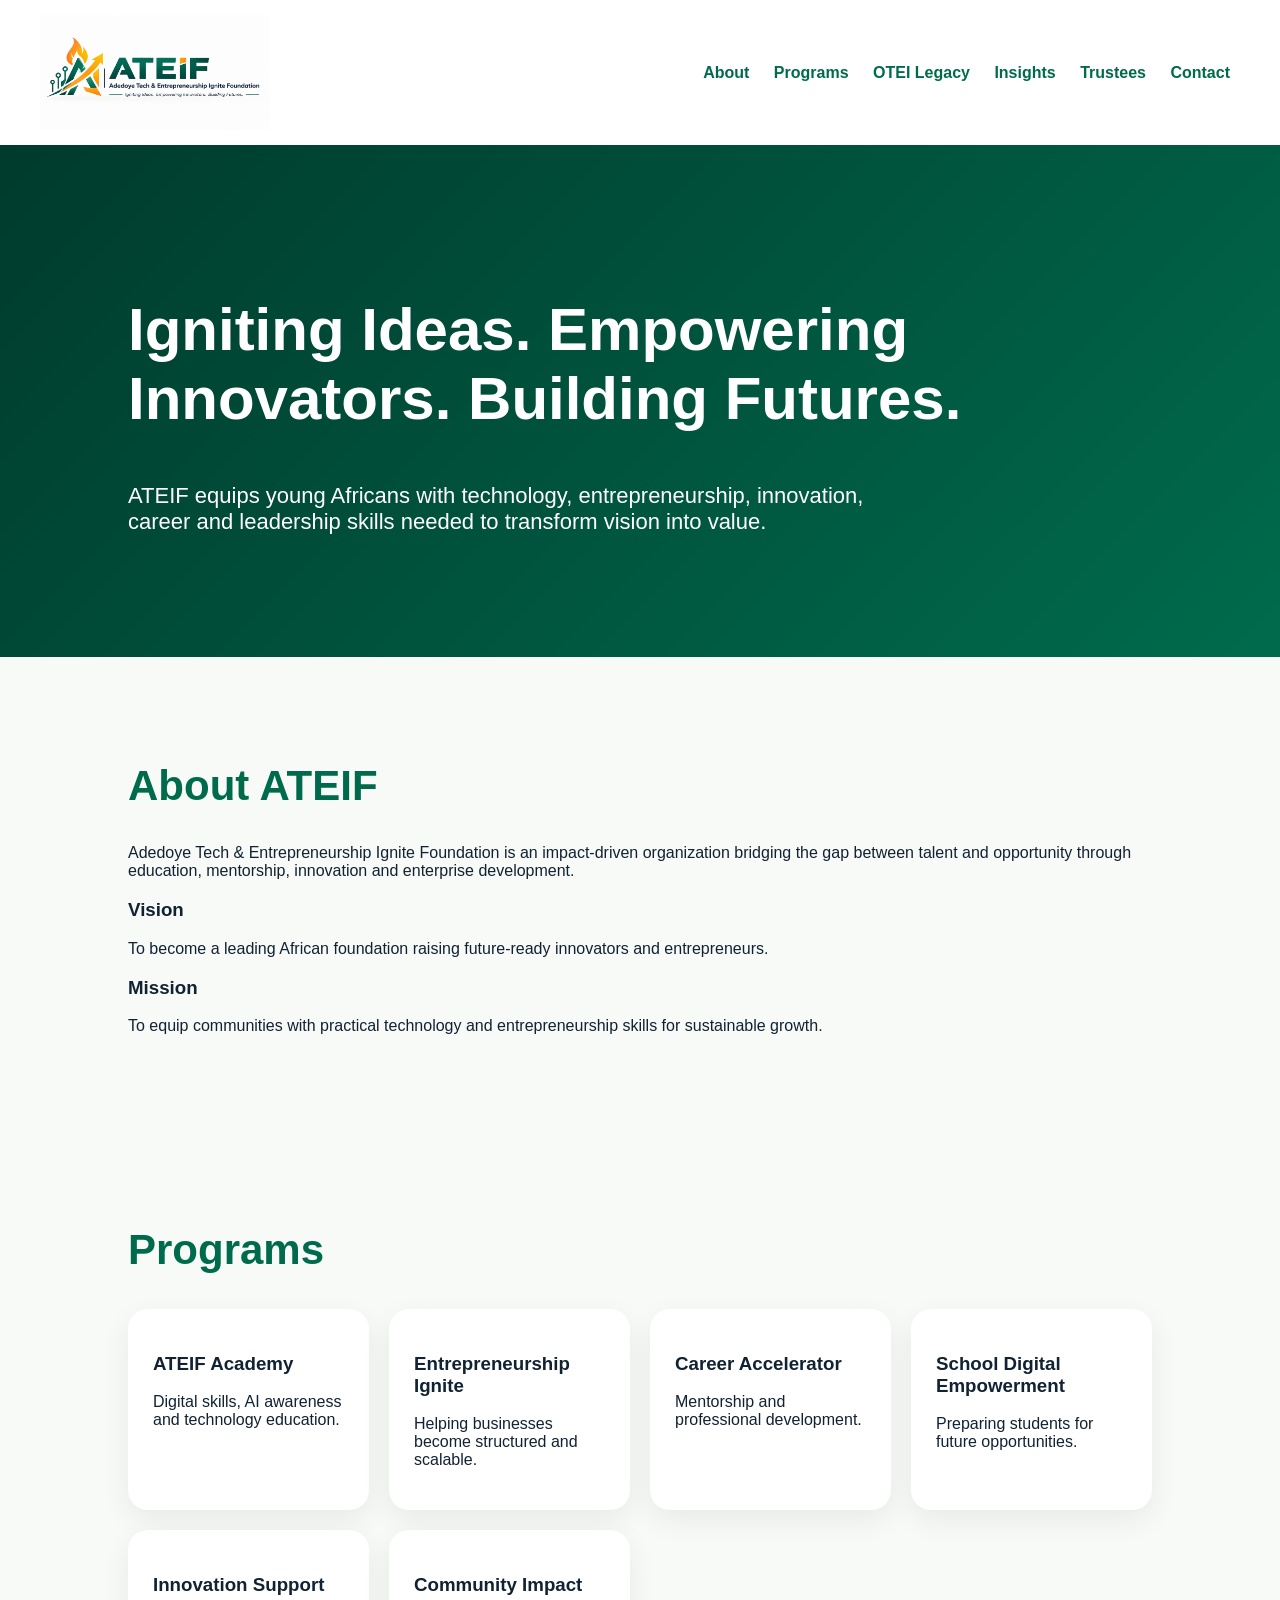
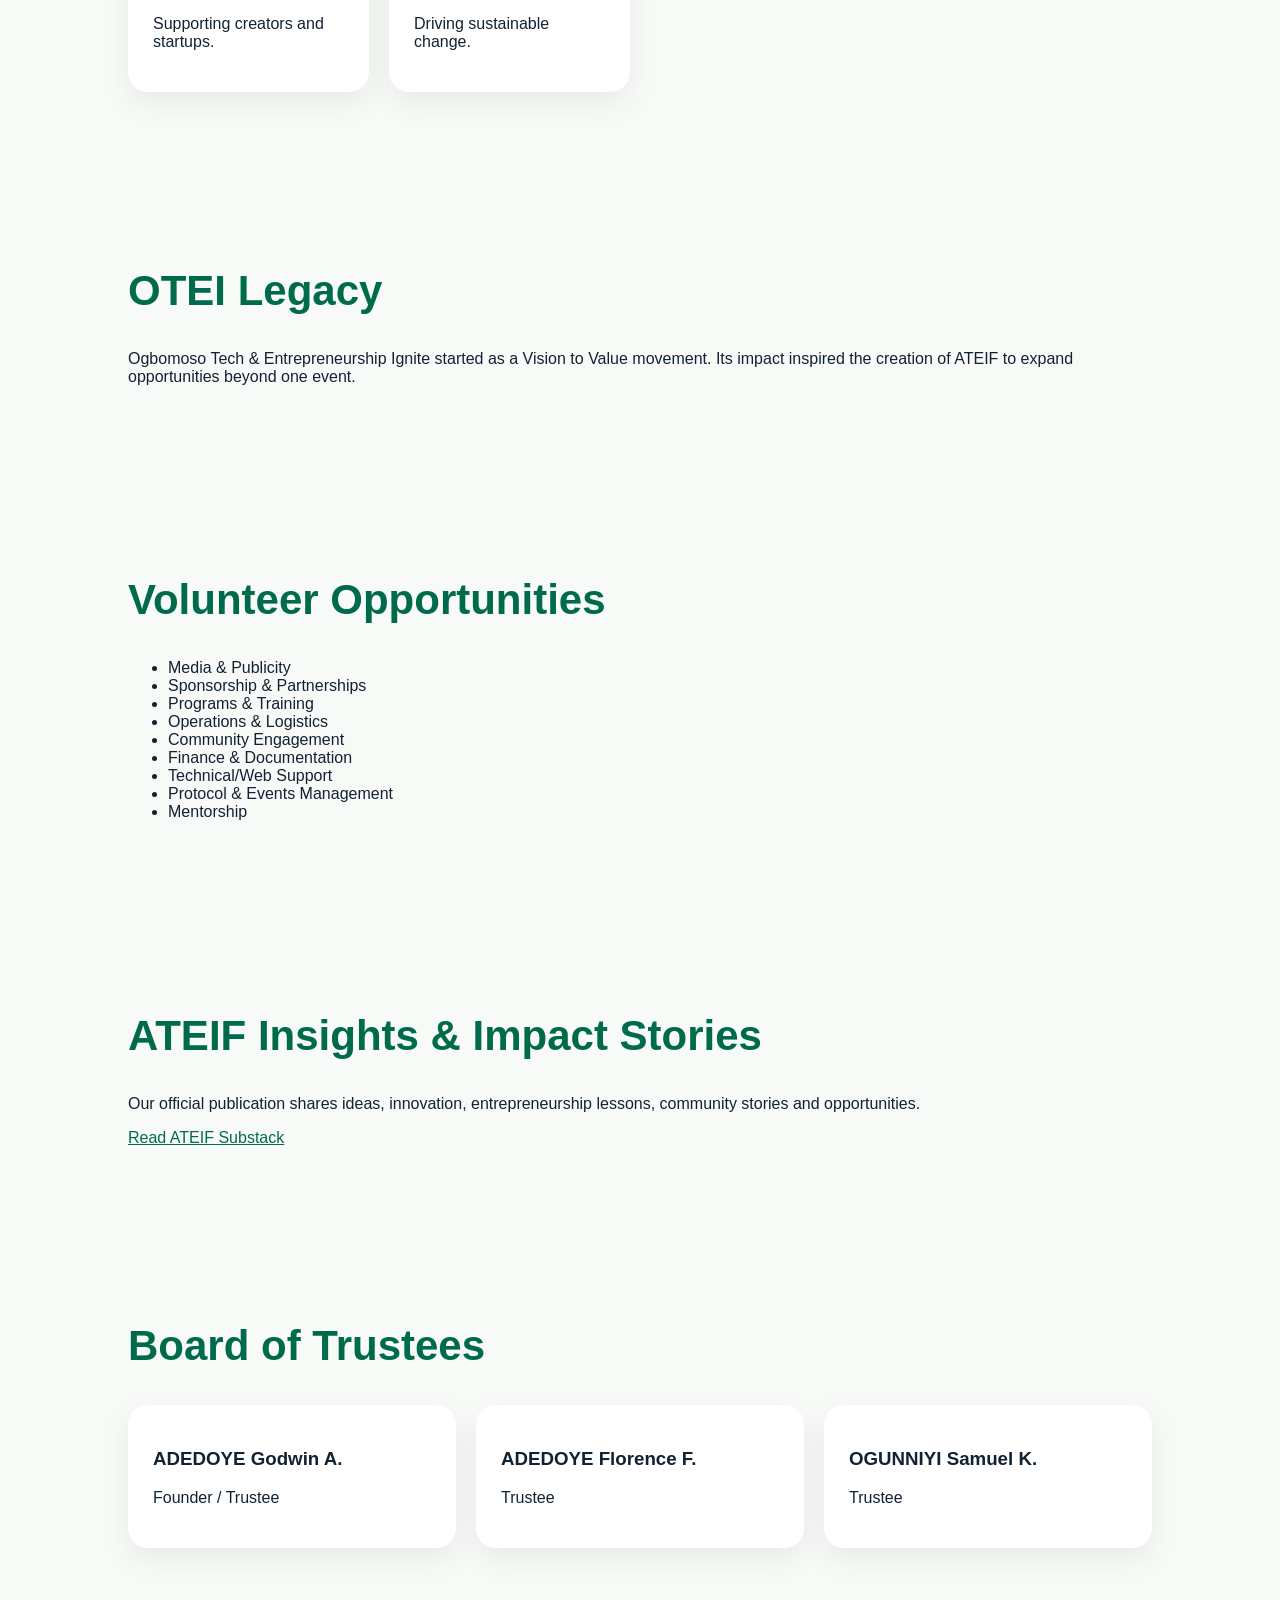
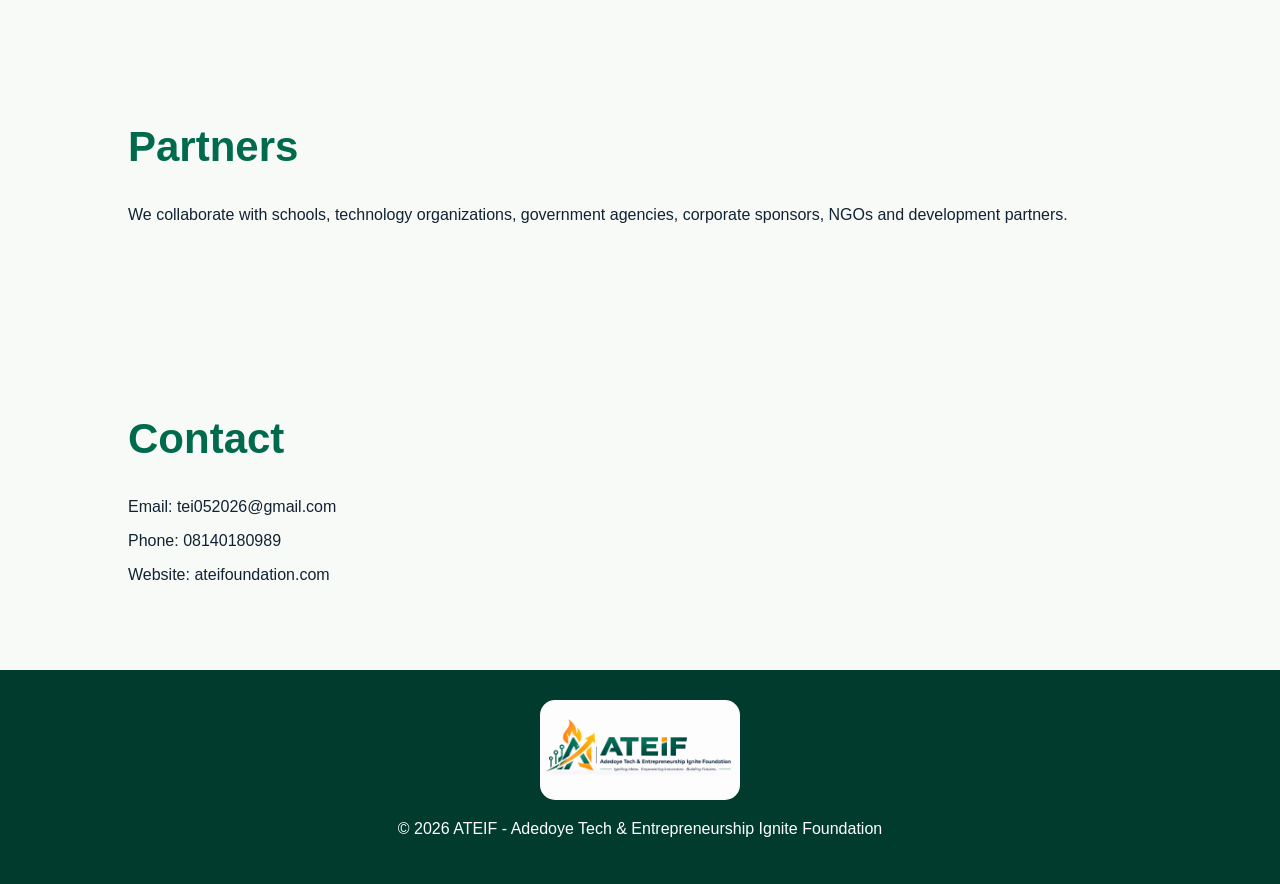
==== index.html @ c845f44d "Add files via upload" ====
<!DOCTYPE html>
<html lang="en">
<head>
<meta charset="UTF-8">
<meta name="viewport" content="width=device-width, initial-scale=1.0">
<title>ATEIF | Adedoye Tech & Entrepreneurship Ignite Foundation</title>
<meta name="description" content="ATEIF empowers communities through technology, entrepreneurship, innovation and leadership.">
<link rel="stylesheet" href="styles.css">
</head>

<body>

<header>
<nav>
<img src="ateif-logo.png" class="logo">
<div>
<a href="#about">About</a>
<a href="#programs">Programs</a>
<a href="#otei">OTEI Legacy</a>
<a href="#insights">Insights</a>
<a href="#trustees">Trustees</a>
<a href="#contact">Contact</a>
</div>
</nav>
</header>

<section class="hero">
<h1>Igniting Ideas. Empowering Innovators. Building Futures.</h1>
<p>
ATEIF equips young Africans with technology, entrepreneurship, innovation,
career and leadership skills needed to transform vision into value.
</p>
</section>

<section id="about">
<h2>About ATEIF</h2>
<p>
Adedoye Tech & Entrepreneurship Ignite Foundation is an impact-driven organization
bridging the gap between talent and opportunity through education, mentorship,
innovation and enterprise development.
</p>

<h3>Vision</h3>
<p>To become a leading African foundation raising future-ready innovators and entrepreneurs.</p>

<h3>Mission</h3>
<p>To equip communities with practical technology and entrepreneurship skills for sustainable growth.</p>
</section>

<section id="programs">
<h2>Programs</h2>
<div class="grid">
<div><h3>ATEIF Academy</h3><p>Digital skills, AI awareness and technology education.</p></div>
<div><h3>Entrepreneurship Ignite</h3><p>Helping businesses become structured and scalable.</p></div>
<div><h3>Career Accelerator</h3><p>Mentorship and professional development.</p></div>
<div><h3>School Digital Empowerment</h3><p>Preparing students for future opportunities.</p></div>
<div><h3>Innovation Support</h3><p>Supporting creators and startups.</p></div>
<div><h3>Community Impact</h3><p>Driving sustainable change.</p></div>
</div>
</section>

<section id="otei">
<h2>OTEI Legacy</h2>
<p>
Ogbomoso Tech & Entrepreneurship Ignite started as a Vision to Value movement.
Its impact inspired the creation of ATEIF to expand opportunities beyond one event.
</p>
</section>

<section>
<h2>Volunteer Opportunities</h2>
<ul>
<li>Media & Publicity</li>
<li>Sponsorship & Partnerships</li>
<li>Programs & Training</li>
<li>Operations & Logistics</li>
<li>Community Engagement</li>
<li>Finance & Documentation</li>
<li>Technical/Web Support</li>
<li>Protocol & Events Management</li>
<li>Mentorship</li>
</ul>
</section>

<section id="insights">
<h2>ATEIF Insights & Impact Stories</h2>
<p>
Our official publication shares ideas, innovation, entrepreneurship lessons,
community stories and opportunities.
</p>
<a href="https://open.substack.com/pub/adedoye">Read ATEIF Substack</a>
</section>

<section id="trustees">
<h2>Board of Trustees</h2>
<div class="grid">
<div><h3>ADEDOYE Godwin A.</h3><p>Founder / Trustee</p></div>
<div><h3>ADEDOYE Florence F.</h3><p>Trustee</p></div>
<div><h3>OGUNNIYI Samuel K.</h3><p>Trustee</p></div>
</div>
</section>

<section>
<h2>Partners</h2>
<p>
We collaborate with schools, technology organizations, government agencies,
corporate sponsors, NGOs and development partners.
</p>
</section>

<section id="contact">
<h2>Contact</h2>
<p>Email: tei052026@gmail.com</p>
<p>Phone: 08140180989</p>
<p>Website: ateifoundation.com</p>
</section>

<footer>
<img src="ateif-logo.png">
<p>© 2026 ATEIF - Adedoye Tech & Entrepreneurship Ignite Foundation</p>
</footer>

</body>
</html>
---- styles.css ----
body{margin:0;font-family:Arial,sans-serif;background:#f8faf7;color:#123}
header{background:white;box-shadow:0 5px 25px #0001}
nav{max-width:1200px;margin:auto;padding:15px;display:flex;justify-content:space-between;align-items:center}
.logo{width:230px}
nav a{margin:10px;text-decoration:none;color:#006b4c;font-weight:bold}
.hero{padding:100px 10%;background:linear-gradient(135deg,#003b2d,#006b4c);color:white}
.hero h1{font-size:60px;max-width:900px}
.hero p{font-size:22px;max-width:800px}
section{padding:70px 10%}
h2{font-size:42px;color:#006b4c}
.grid{display:grid;grid-template-columns:repeat(auto-fit,minmax(230px,1fr));gap:20px}
.grid div{background:white;padding:25px;border-radius:20px;box-shadow:0 10px 30px #0001}
a{color:#006b4c}
footer{text-align:center;background:#003b2d;color:white;padding:30px}
footer img{width:200px;background:white;border-radius:15px}
@media(max-width:700px){.hero h1{font-size:36px}.logo{width:160px}nav{display:block}}
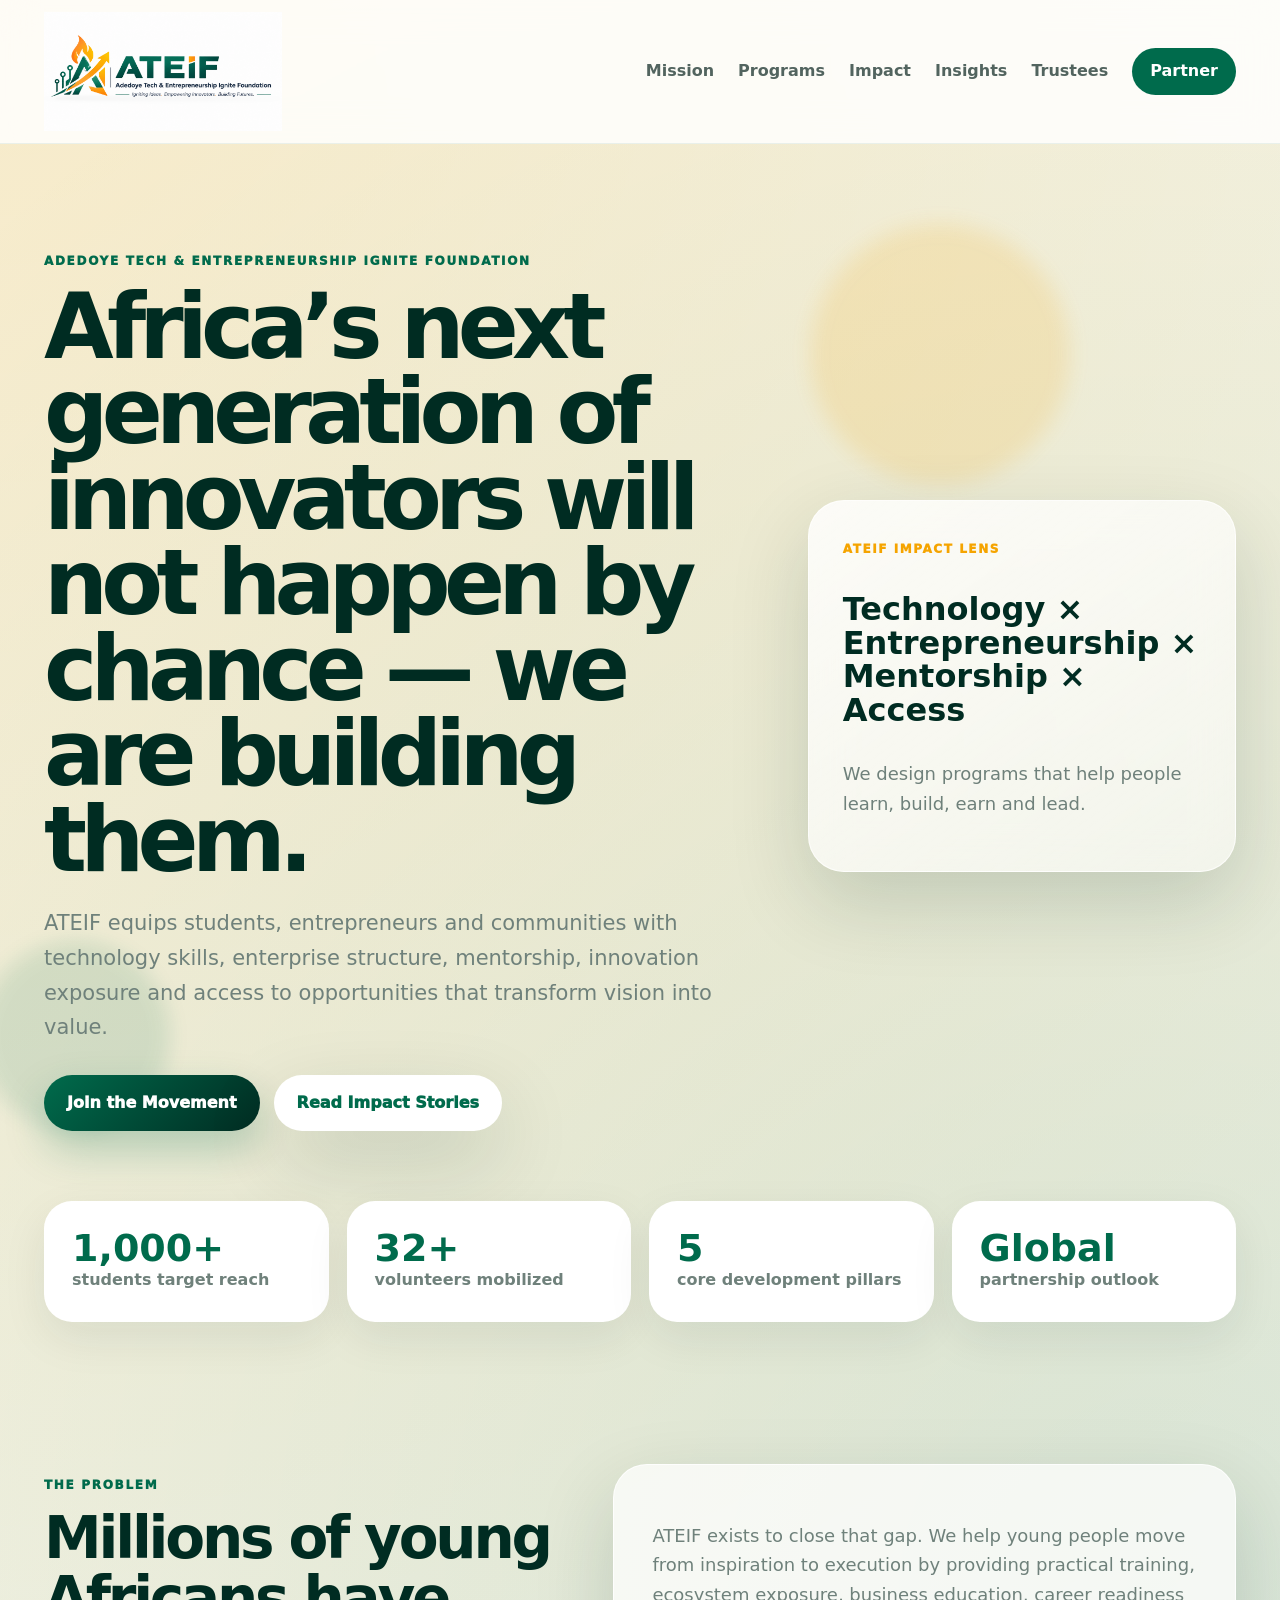
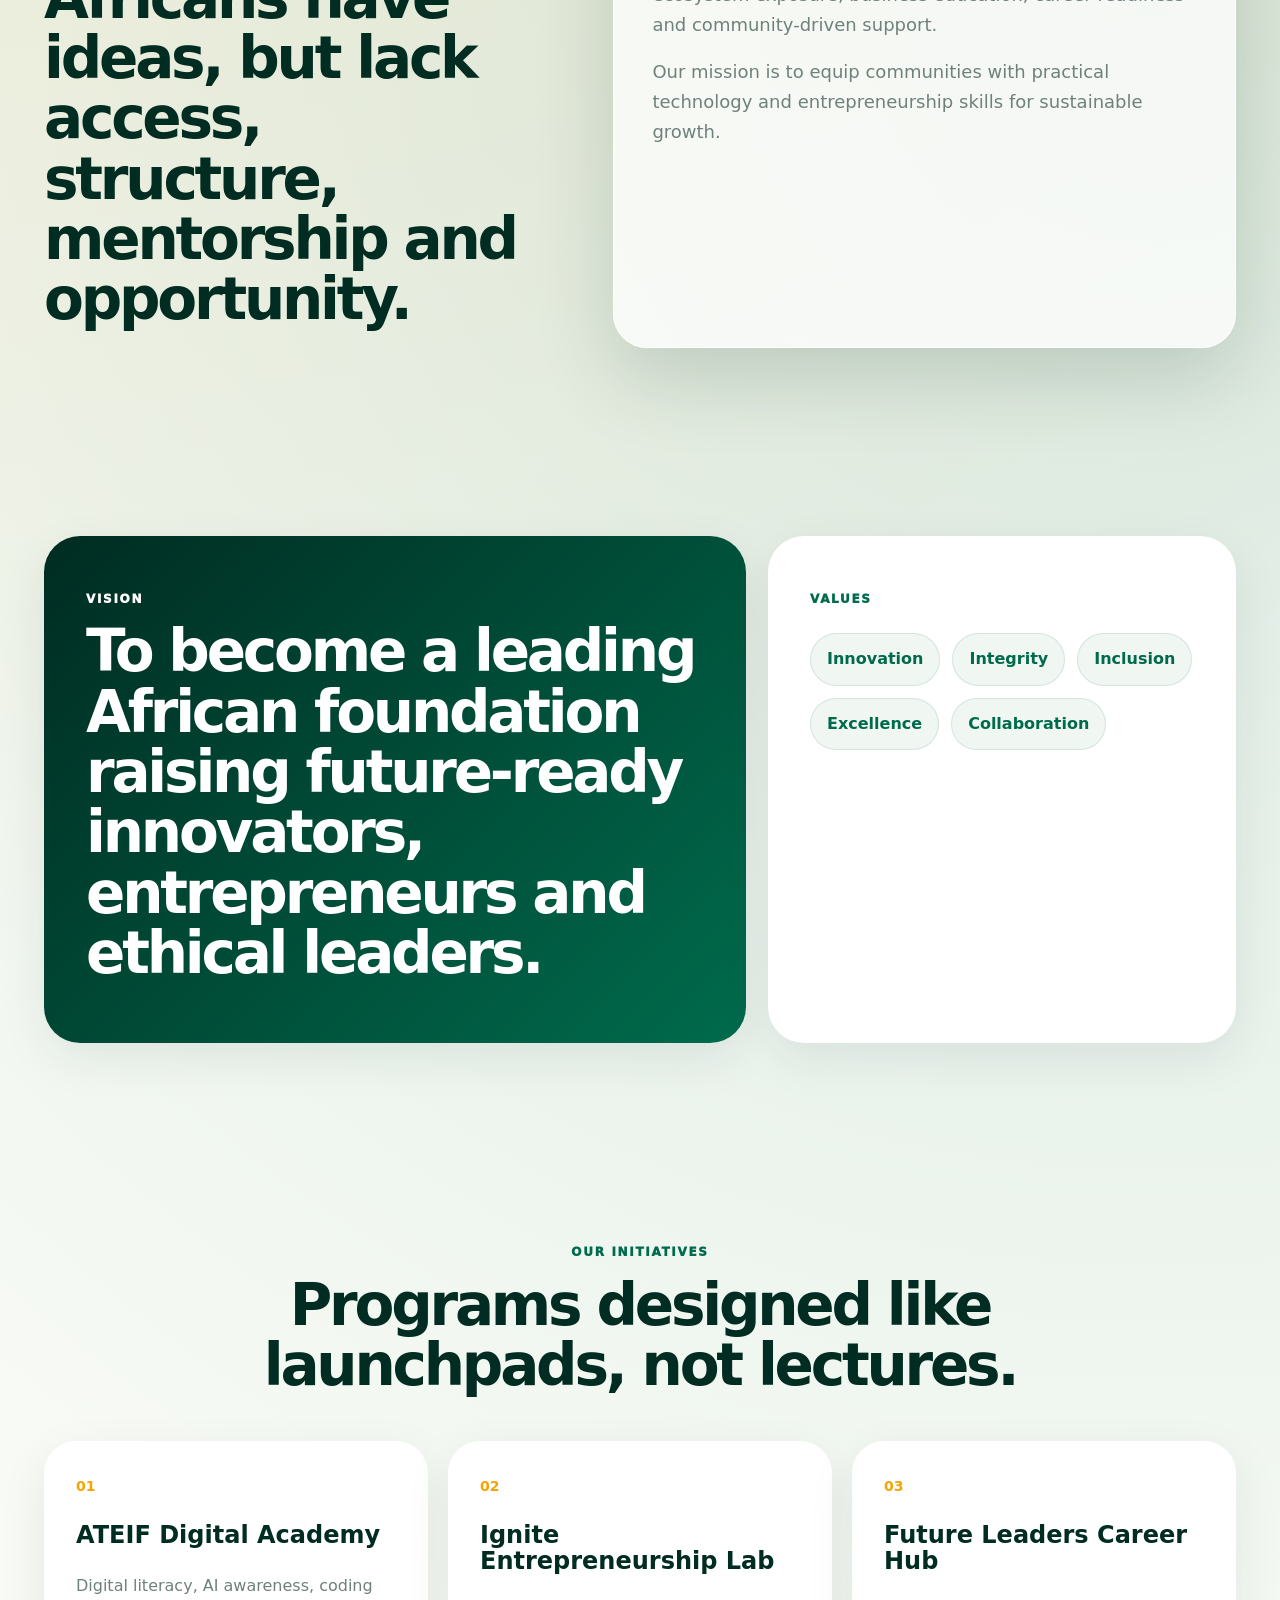
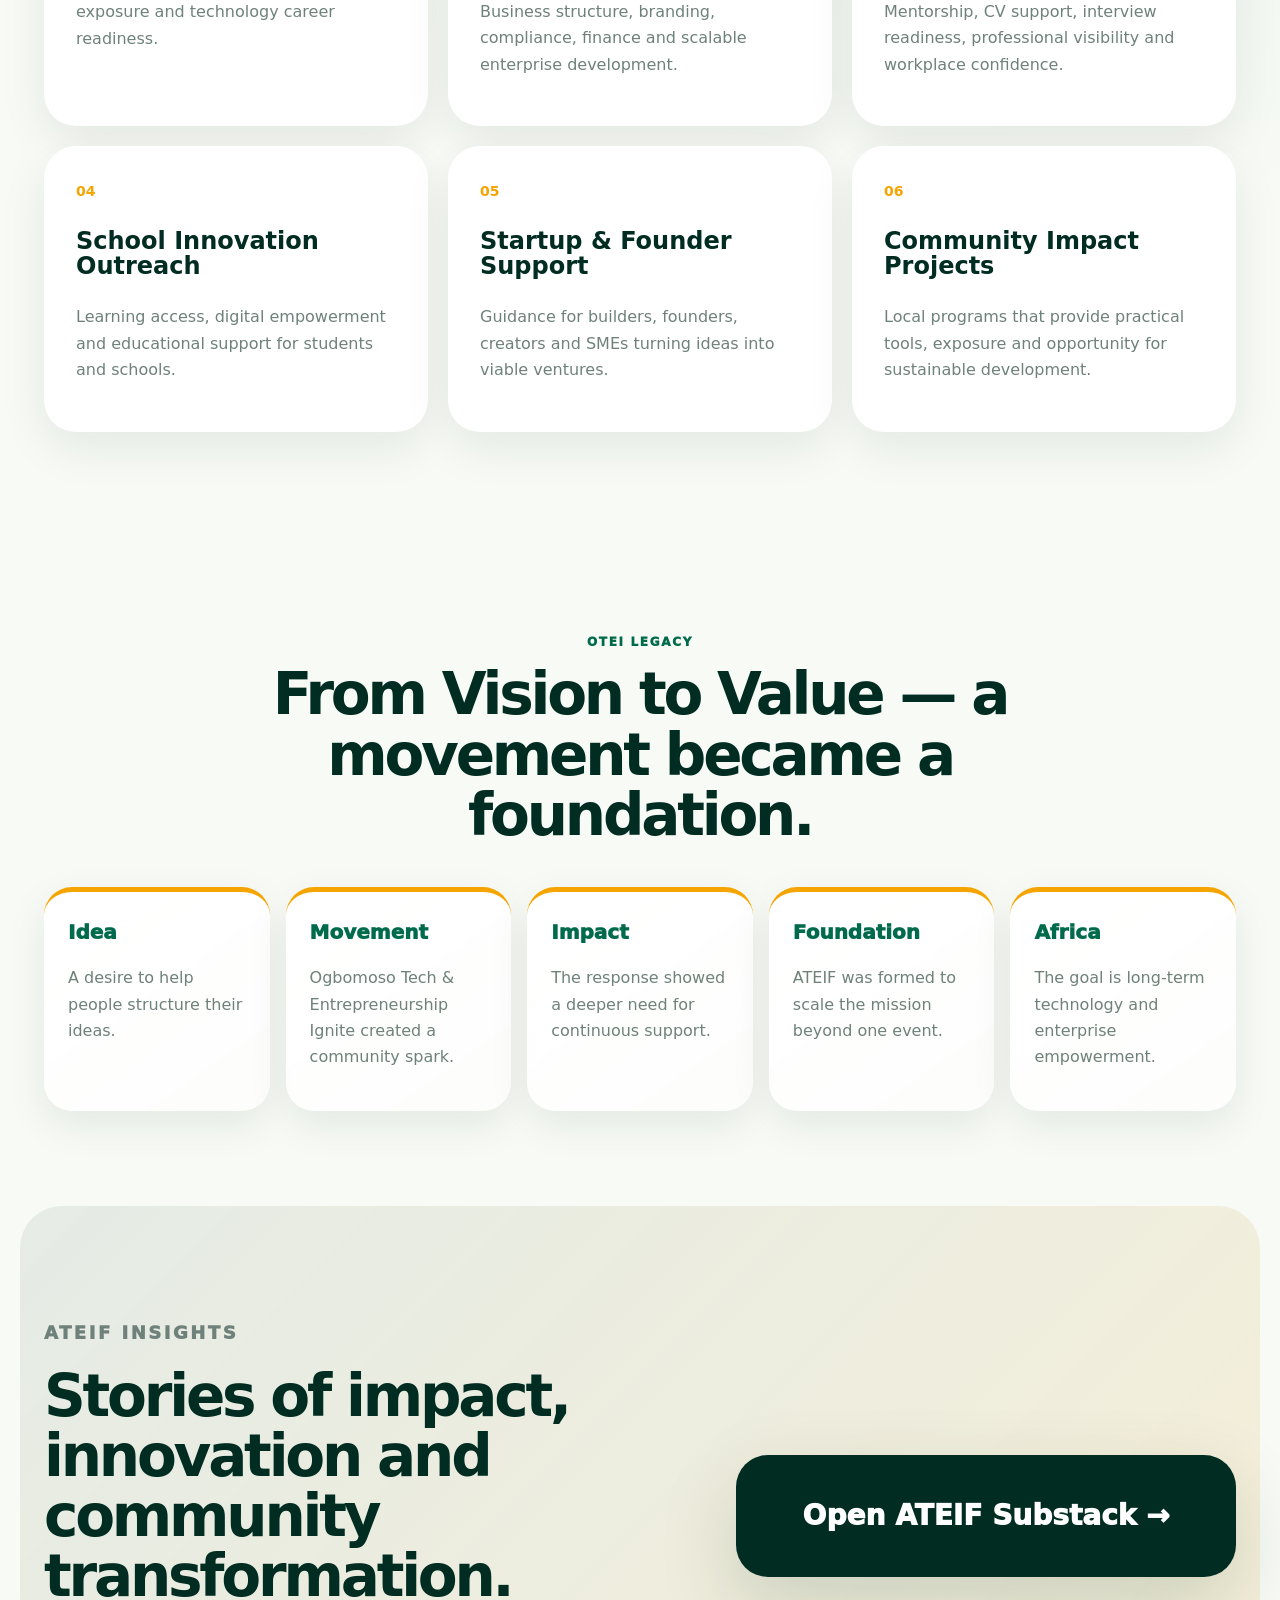
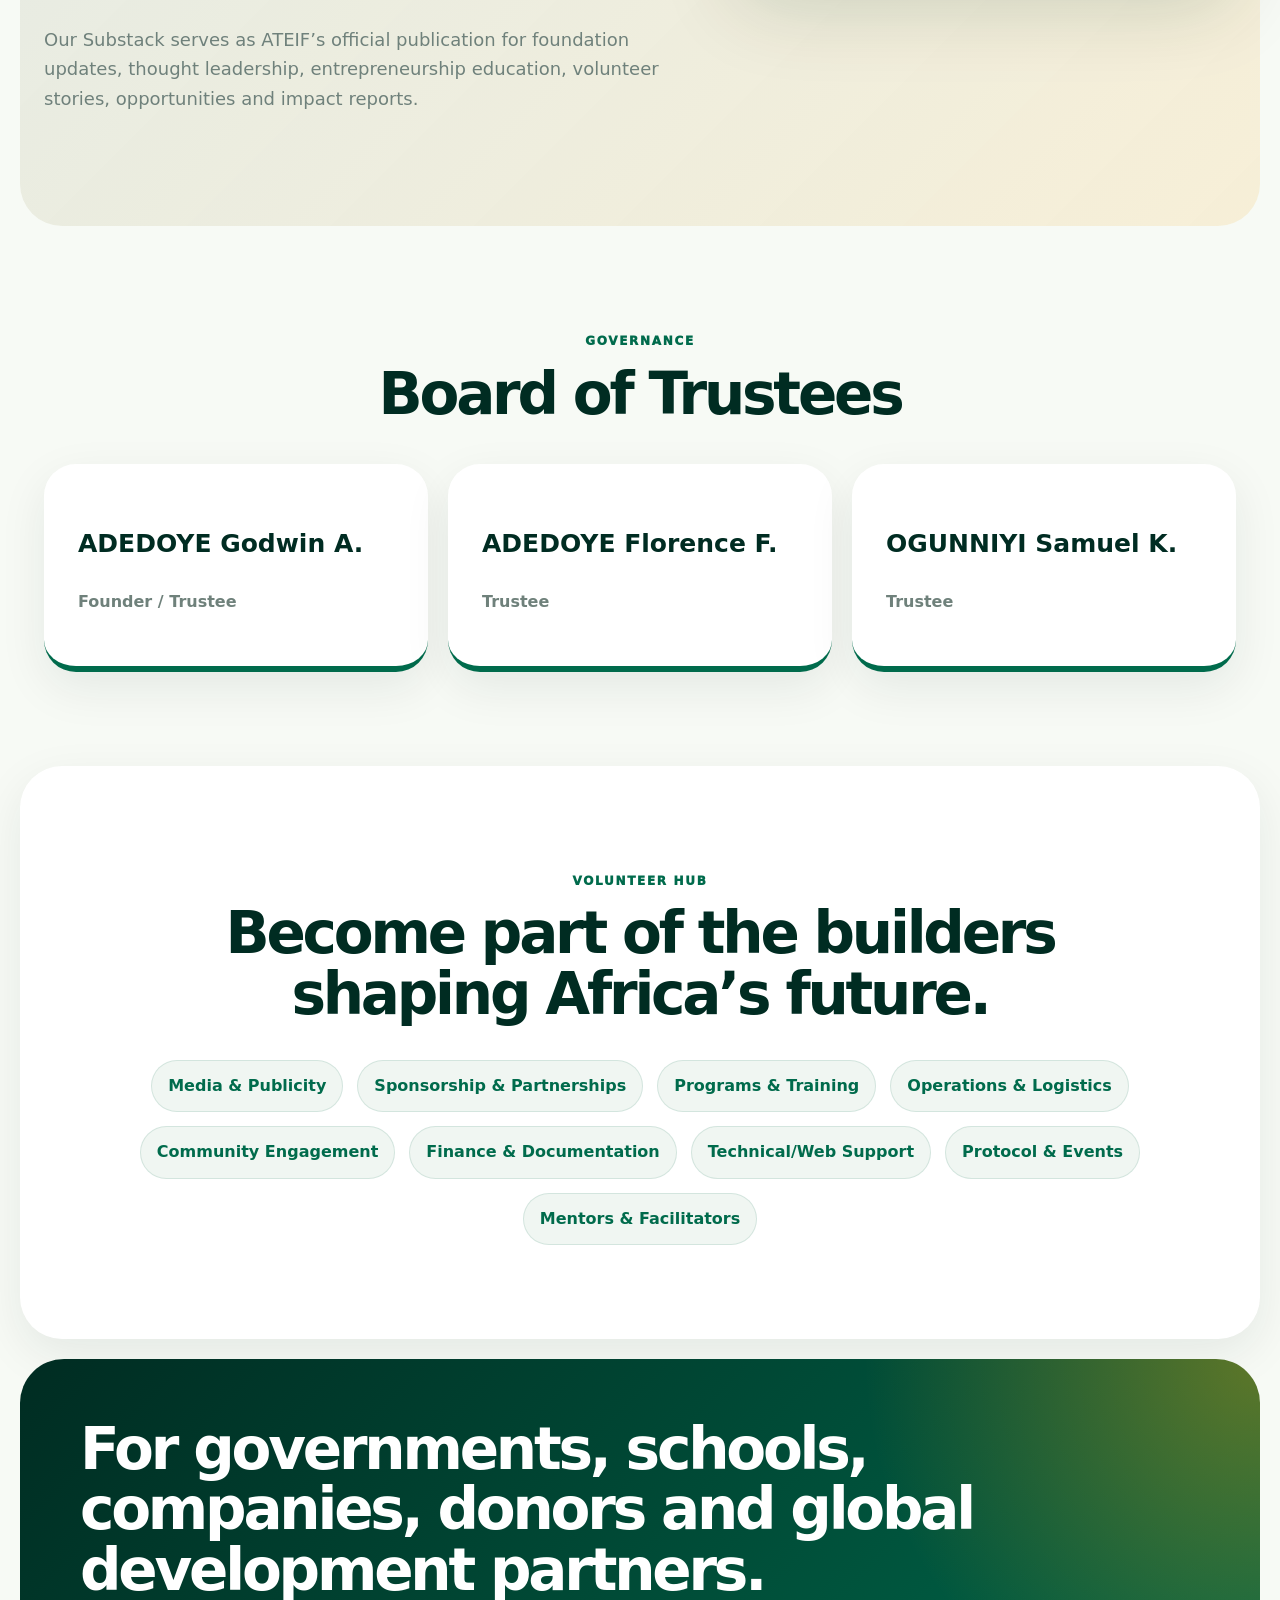
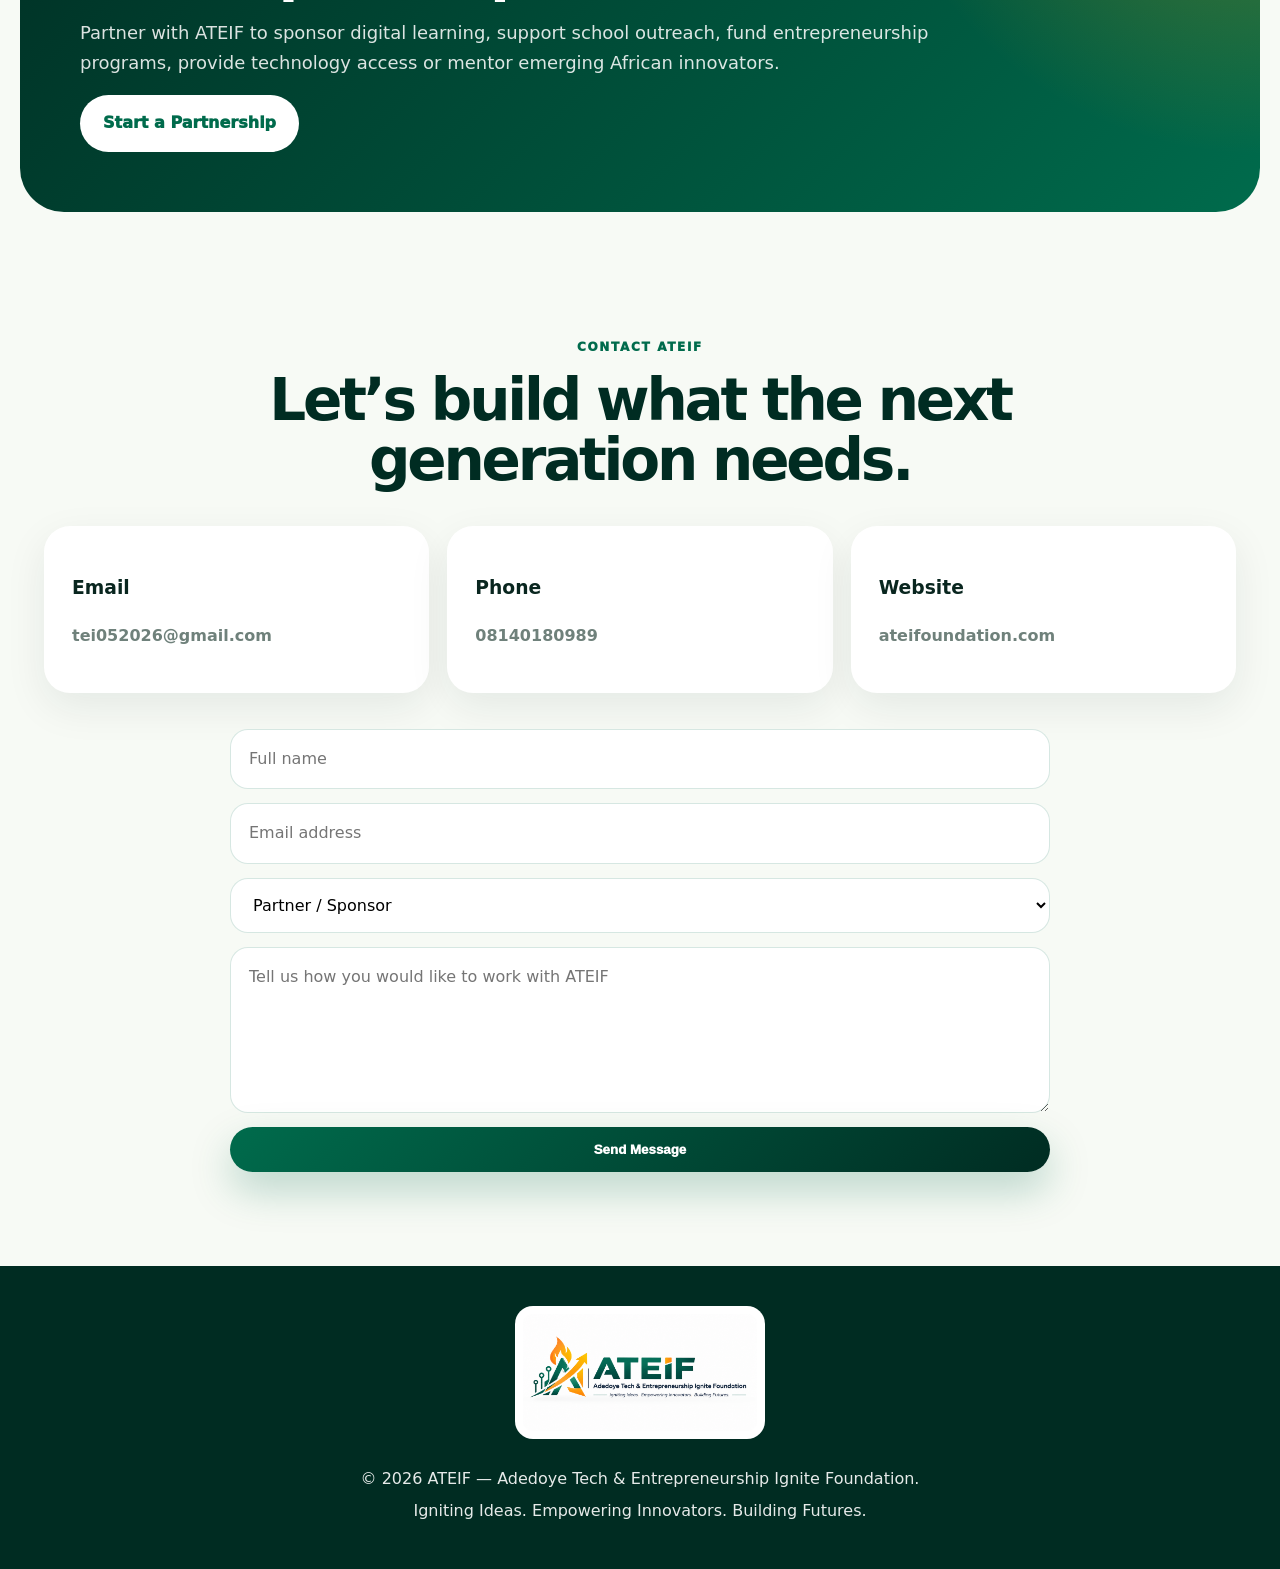
==== commit a7a628e9: "Add files via upload" ====
--- a/index.html
+++ b/index.html
@@ -1,125 +1,187 @@
-
 <!DOCTYPE html>
 <html lang="en">
 <head>
-<meta charset="UTF-8">
-<meta name="viewport" content="width=device-width, initial-scale=1.0">
-<title>ATEIF | Adedoye Tech & Entrepreneurship Ignite Foundation</title>
-<meta name="description" content="ATEIF empowers communities through technology, entrepreneurship, innovation and leadership.">
-<link rel="stylesheet" href="styles.css">
+  <meta charset="UTF-8" />
+  <meta name="viewport" content="width=device-width, initial-scale=1.0" />
+  <title>ATEIF | Igniting Ideas. Empowering Innovators. Building Futures.</title>
+  <meta name="description" content="Adedoye Tech & Entrepreneurship Ignite Foundation empowers young Africans through technology, entrepreneurship, mentorship, innovation and community impact." />
+  <link rel="stylesheet" href="styles.css" />
 </head>
 
 <body>
+  <header class="header">
+    <nav class="nav">
+      <a class="brand" href="#home"><img src="ateif-logo.png" alt="ATEIF Logo" /></a>
+      <button class="menu" id="menuBtn">☰</button>
+      <div class="links" id="navLinks">
+        <a href="#mission">Mission</a>
+        <a href="#programs">Programs</a>
+        <a href="#impact">Impact</a>
+        <a href="#insights">Insights</a>
+        <a href="#trustees">Trustees</a>
+        <a href="#contact" class="pill">Partner</a>
+      </div>
+    </nav>
+  </header>
 
-<header>
-<nav>
-<img src="ateif-logo.png" class="logo">
-<div>
-<a href="#about">About</a>
-<a href="#programs">Programs</a>
-<a href="#otei">OTEI Legacy</a>
-<a href="#insights">Insights</a>
-<a href="#trustees">Trustees</a>
-<a href="#contact">Contact</a>
-</div>
-</nav>
-</header>
+  <main id="home">
+    <section class="hero">
+      <div class="orb orb-one"></div>
+      <div class="orb orb-two"></div>
 
-<section class="hero">
-<h1>Igniting Ideas. Empowering Innovators. Building Futures.</h1>
-<p>
-ATEIF equips young Africans with technology, entrepreneurship, innovation,
-career and leadership skills needed to transform vision into value.
-</p>
-</section>
+      <div class="hero-copy reveal">
+        <p class="eyebrow">Adedoye Tech & Entrepreneurship Ignite Foundation</p>
+        <h1>Africa’s next generation of innovators will not happen by chance — we are building them.</h1>
+        <p class="lead">
+          ATEIF equips students, entrepreneurs and communities with technology skills, enterprise structure,
+          mentorship, innovation exposure and access to opportunities that transform vision into value.
+        </p>
+        <div class="actions">
+          <a href="#contact" class="btn primary">Join the Movement</a>
+          <a href="https://open.substack.com/pub/adedoye" class="btn ghost">Read Impact Stories</a>
+        </div>
+      </div>
 
-<section id="about">
-<h2>About ATEIF</h2>
-<p>
-Adedoye Tech & Entrepreneurship Ignite Foundation is an impact-driven organization
-bridging the gap between talent and opportunity through education, mentorship,
-innovation and enterprise development.
-</p>
+      <aside class="impact-card reveal">
+        <span>ATEIF Impact Lens</span>
+        <h3>Technology × Entrepreneurship × Mentorship × Access</h3>
+        <p>We design programs that help people learn, build, earn and lead.</p>
+      </aside>
+    </section>
 
-<h3>Vision</h3>
-<p>To become a leading African foundation raising future-ready innovators and entrepreneurs.</p>
+    <section class="numbers reveal" id="impact">
+      <div><strong>1,000+</strong><span>students target reach</span></div>
+      <div><strong>32+</strong><span>volunteers mobilized</span></div>
+      <div><strong>5</strong><span>core development pillars</span></div>
+      <div><strong>Global</strong><span>partnership outlook</span></div>
+    </section>
 
-<h3>Mission</h3>
-<p>To equip communities with practical technology and entrepreneurship skills for sustainable growth.</p>
-</section>
+    <section class="section split reveal" id="mission">
+      <div>
+        <p class="eyebrow">The Problem</p>
+        <h2>Millions of young Africans have ideas, but lack access, structure, mentorship and opportunity.</h2>
+      </div>
+      <div class="glass">
+        <p>
+          ATEIF exists to close that gap. We help young people move from inspiration to execution by providing
+          practical training, ecosystem exposure, business education, career readiness and community-driven support.
+        </p>
+        <p>
+          Our mission is to equip communities with practical technology and entrepreneurship skills for sustainable growth.
+        </p>
+      </div>
+    </section>
 
-<section id="programs">
-<h2>Programs</h2>
-<div class="grid">
-<div><h3>ATEIF Academy</h3><p>Digital skills, AI awareness and technology education.</p></div>
-<div><h3>Entrepreneurship Ignite</h3><p>Helping businesses become structured and scalable.</p></div>
-<div><h3>Career Accelerator</h3><p>Mentorship and professional development.</p></div>
-<div><h3>School Digital Empowerment</h3><p>Preparing students for future opportunities.</p></div>
-<div><h3>Innovation Support</h3><p>Supporting creators and startups.</p></div>
-<div><h3>Community Impact</h3><p>Driving sustainable change.</p></div>
-</div>
-</section>
+    <section class="section values reveal">
+      <div class="value dark">
+        <p class="eyebrow">Vision</p>
+        <h2>To become a leading African foundation raising future-ready innovators, entrepreneurs and ethical leaders.</h2>
+      </div>
+      <div class="value">
+        <p class="eyebrow">Values</p>
+        <div class="chips">
+          <span>Innovation</span><span>Integrity</span><span>Inclusion</span><span>Excellence</span><span>Collaboration</span>
+        </div>
+      </div>
+    </section>
 
-<section id="otei">
-<h2>OTEI Legacy</h2>
-<p>
-Ogbomoso Tech & Entrepreneurship Ignite started as a Vision to Value movement.
-Its impact inspired the creation of ATEIF to expand opportunities beyond one event.
-</p>
-</section>
+    <section class="section reveal" id="programs">
+      <p class="eyebrow center">Our Initiatives</p>
+      <h2 class="center max">Programs designed like launchpads, not lectures.</h2>
 
-<section>
-<h2>Volunteer Opportunities</h2>
-<ul>
-<li>Media & Publicity</li>
-<li>Sponsorship & Partnerships</li>
-<li>Programs & Training</li>
-<li>Operations & Logistics</li>
-<li>Community Engagement</li>
-<li>Finance & Documentation</li>
-<li>Technical/Web Support</li>
-<li>Protocol & Events Management</li>
-<li>Mentorship</li>
-</ul>
-</section>
+      <div class="program-grid">
+        <article><b>01</b><h3>ATEIF Digital Academy</h3><p>Digital literacy, AI awareness, coding exposure and technology career readiness.</p></article>
+        <article><b>02</b><h3>Ignite Entrepreneurship Lab</h3><p>Business structure, branding, compliance, finance and scalable enterprise development.</p></article>
+        <article><b>03</b><h3>Future Leaders Career Hub</h3><p>Mentorship, CV support, interview readiness, professional visibility and workplace confidence.</p></article>
+        <article><b>04</b><h3>School Innovation Outreach</h3><p>Learning access, digital empowerment and educational support for students and schools.</p></article>
+        <article><b>05</b><h3>Startup & Founder Support</h3><p>Guidance for builders, founders, creators and SMEs turning ideas into viable ventures.</p></article>
+        <article><b>06</b><h3>Community Impact Projects</h3><p>Local programs that provide practical tools, exposure and opportunity for sustainable development.</p></article>
+      </div>
+    </section>
 
-<section id="insights">
-<h2>ATEIF Insights & Impact Stories</h2>
-<p>
-Our official publication shares ideas, innovation, entrepreneurship lessons,
-community stories and opportunities.
-</p>
-<a href="https://open.substack.com/pub/adedoye">Read ATEIF Substack</a>
-</section>
+    <section class="timeline reveal">
+      <p class="eyebrow center">OTEI Legacy</p>
+      <h2 class="center max">From Vision to Value — a movement became a foundation.</h2>
+      <div class="steps">
+        <div><span>Idea</span><p>A desire to help people structure their ideas.</p></div>
+        <div><span>Movement</span><p>Ogbomoso Tech & Entrepreneurship Ignite created a community spark.</p></div>
+        <div><span>Impact</span><p>The response showed a deeper need for continuous support.</p></div>
+        <div><span>Foundation</span><p>ATEIF was formed to scale the mission beyond one event.</p></div>
+        <div><span>Africa</span><p>The goal is long-term technology and enterprise empowerment.</p></div>
+      </div>
+    </section>
 
-<section id="trustees">
-<h2>Board of Trustees</h2>
-<div class="grid">
-<div><h3>ADEDOYE Godwin A.</h3><p>Founder / Trustee</p></div>
-<div><h3>ADEDOYE Florence F.</h3><p>Trustee</p></div>
-<div><h3>OGUNNIYI Samuel K.</h3><p>Trustee</p></div>
-</div>
-</section>
+    <section class="section insights reveal" id="insights">
+      <div>
+        <p class="eyebrow">ATEIF Insights</p>
+        <h2>Stories of impact, innovation and community transformation.</h2>
+        <p>
+          Our Substack serves as ATEIF’s official publication for foundation updates, thought leadership,
+          entrepreneurship education, volunteer stories, opportunities and impact reports.
+        </p>
+      </div>
+      <a class="big-link" href="https://open.substack.com/pub/adedoye">Open ATEIF Substack →</a>
+    </section>
 
-<section>
-<h2>Partners</h2>
-<p>
-We collaborate with schools, technology organizations, government agencies,
-corporate sponsors, NGOs and development partners.
-</p>
-</section>
+    <section class="section reveal" id="trustees">
+      <p class="eyebrow center">Governance</p>
+      <h2 class="center max">Board of Trustees</h2>
+      <div class="trustees">
+        <div><h3>ADEDOYE Godwin A.</h3><p>Founder / Trustee</p></div>
+        <div><h3>ADEDOYE Florence F.</h3><p>Trustee</p></div>
+        <div><h3>OGUNNIYI Samuel K.</h3><p>Trustee</p></div>
+      </div>
+    </section>
 
-<section id="contact">
-<h2>Contact</h2>
-<p>Email: tei052026@gmail.com</p>
-<p>Phone: 08140180989</p>
-<p>Website: ateifoundation.com</p>
-</section>
+    <section class="section volunteer reveal">
+      <p class="eyebrow center">Volunteer Hub</p>
+      <h2 class="center max">Become part of the builders shaping Africa’s future.</h2>
+      <div class="roles">
+        <span>Media & Publicity</span><span>Sponsorship & Partnerships</span><span>Programs & Training</span>
+        <span>Operations & Logistics</span><span>Community Engagement</span><span>Finance & Documentation</span>
+        <span>Technical/Web Support</span><span>Protocol & Events</span><span>Mentors & Facilitators</span>
+      </div>
+    </section>
 
-<footer>
-<img src="ateif-logo.png">
-<p>© 2026 ATEIF - Adedoye Tech & Entrepreneurship Ignite Foundation</p>
-</footer>
+    <section class="partner reveal">
+      <h2>For governments, schools, companies, donors and global development partners.</h2>
+      <p>
+        Partner with ATEIF to sponsor digital learning, support school outreach, fund entrepreneurship programs,
+        provide technology access or mentor emerging African innovators.
+      </p>
+      <a href="#contact" class="btn light">Start a Partnership</a>
+    </section>
 
+    <section class="section contact reveal" id="contact">
+      <p class="eyebrow center">Contact ATEIF</p>
+      <h2 class="center max">Let’s build what the next generation needs.</h2>
+      <div class="contact-grid">
+        <div><h3>Email</h3><p>tei052026@gmail.com</p></div>
+        <div><h3>Phone</h3><p>08140180989</p></div>
+        <div><h3>Website</h3><p>ateifoundation.com</p></div>
+      </div>
+      <form action="mailto:tei052026@gmail.com" method="post" enctype="text/plain">
+        <input name="name" placeholder="Full name" required />
+        <input name="email" type="email" placeholder="Email address" required />
+        <select name="interest">
+          <option>Partner / Sponsor</option>
+          <option>Volunteer</option>
+          <option>Mentor</option>
+          <option>Program Enquiry</option>
+          <option>Media / Press</option>
+        </select>
+        <textarea name="message" rows="5" placeholder="Tell us how you would like to work with ATEIF"></textarea>
+        <button class="btn primary" type="submit">Send Message</button>
+      </form>
+    </section>
+  </main>
+
+  <footer>
+    <img src="ateif-logo.png" alt="ATEIF Logo" />
+    <p>© 2026 ATEIF — Adedoye Tech & Entrepreneurship Ignite Foundation.</p>
+    <p>Igniting Ideas. Empowering Innovators. Building Futures.</p>
+  </footer>
+
+<script src="script.js"></script>
 </body>
 </html>
--- a/styles.css
+++ b/styles.css
@@ -1,17 +1,229 @@
-
-body{margin:0;font-family:Arial,sans-serif;background:#f8faf7;color:#123}
-header{background:white;box-shadow:0 5px 25px #0001}
-nav{max-width:1200px;margin:auto;padding:15px;display:flex;justify-content:space-between;align-items:center}
-.logo{width:230px}
-nav a{margin:10px;text-decoration:none;color:#006b4c;font-weight:bold}
-.hero{padding:100px 10%;background:linear-gradient(135deg,#003b2d,#006b4c);color:white}
-.hero h1{font-size:60px;max-width:900px}
-.hero p{font-size:22px;max-width:800px}
-section{padding:70px 10%}
-h2{font-size:42px;color:#006b4c}
-.grid{display:grid;grid-template-columns:repeat(auto-fit,minmax(230px,1fr));gap:20px}
-.grid div{background:white;padding:25px;border-radius:20px;box-shadow:0 10px 30px #0001}
-a{color:#006b4c}
-footer{text-align:center;background:#003b2d;color:white;padding:30px}
-footer img{width:200px;background:white;border-radius:15px}
-@media(max-width:700px){.hero h1{font-size:36px}.logo{width:160px}nav{display:block}}
+:root{
+  --green:#006b4c;
+  --deep:#002c22;
+  --gold:#f5a400;
+  --orange:#ff7a00;
+  --cream:#f7faf5;
+  --ink:#09261f;
+  --muted:#6f817b;
+  --white:#fff;
+  --glass:rgba(255,255,255,.72);
+  --shadow:0 30px 80px rgba(0,44,34,.16);
+}
+
+*{box-sizing:border-box}
+html{scroll-behavior:smooth}
+body{
+  margin:0;
+  font-family:Inter, ui-sans-serif, system-ui, -apple-system, BlinkMacSystemFont, "Segoe UI", Arial, sans-serif;
+  background:
+    radial-gradient(circle at top left,rgba(245,164,0,.18),transparent 32%),
+    radial-gradient(circle at 90% 20%,rgba(0,107,76,.13),transparent 28%),
+    var(--cream);
+  color:var(--ink);
+  line-height:1.65;
+  overflow-x:hidden;
+}
+a{text-decoration:none;color:inherit}
+
+.header{
+  position:sticky;top:0;z-index:50;
+  background:rgba(255,255,255,.82);
+  backdrop-filter:blur(18px);
+  border-bottom:1px solid rgba(0,107,76,.08);
+}
+.nav{
+  max-width:1240px;margin:auto;padding:12px 24px;
+  display:flex;align-items:center;justify-content:space-between;
+}
+.brand img{width:238px;display:block}
+.links{display:flex;gap:24px;align-items:center}
+.links a{font-weight:800;color:#52645f}
+.links a:hover{color:var(--green)}
+.pill{background:var(--green);color:#fff!important;padding:10px 18px;border-radius:999px}
+.menu{display:none;background:var(--green);color:white;border:0;border-radius:12px;padding:8px 12px;font-size:22px}
+
+.hero{
+  min-height:92vh;
+  max-width:1240px;
+  margin:auto;
+  padding:96px 24px 70px;
+  display:grid;
+  grid-template-columns:1.25fr .75fr;
+  gap:50px;
+  align-items:center;
+  position:relative;
+}
+.orb{position:absolute;border-radius:50%;filter:blur(10px);opacity:.65;z-index:-1}
+.orb-one{width:260px;height:260px;background:rgba(245,164,0,.22);top:80px;right:190px}
+.orb-two{width:190px;height:190px;background:rgba(0,107,76,.18);bottom:70px;left:-40px}
+.eyebrow{text-transform:uppercase;letter-spacing:.14em;font-size:12px;font-weight:1000;color:var(--green)}
+h1{
+  font-size:clamp(46px,7.8vw,90px);
+  line-height:.95;
+  letter-spacing:-.075em;
+  margin:0 0 24px;
+  color:var(--deep);
+}
+h2{
+  font-size:clamp(32px,4.7vw,58px);
+  line-height:1.04;
+  letter-spacing:-.055em;
+  margin:0 0 18px;
+  color:var(--deep);
+}
+.lead{font-size:21px;color:var(--muted);max-width:760px}
+.actions{display:flex;gap:14px;flex-wrap:wrap;margin-top:30px}
+.btn{
+  display:inline-flex;align-items:center;justify-content:center;
+  padding:15px 23px;border-radius:999px;font-weight:1000;border:0;cursor:pointer;
+}
+.primary{background:linear-gradient(135deg,var(--green),var(--deep));color:#fff;box-shadow:0 18px 40px rgba(0,107,76,.25)}
+.ghost{background:#fff;color:var(--green);box-shadow:var(--shadow)}
+.light{background:#fff;color:var(--green)}
+
+.impact-card{
+  background:linear-gradient(145deg,rgba(255,255,255,.82),rgba(255,255,255,.52));
+  border:1px solid rgba(255,255,255,.75);
+  box-shadow:var(--shadow);
+  border-radius:36px;
+  padding:34px;
+  backdrop-filter:blur(20px);
+}
+.impact-card span{color:var(--gold);font-weight:1000;text-transform:uppercase;font-size:12px;letter-spacing:.13em}
+.impact-card h3{font-size:32px;line-height:1.05;color:var(--deep)}
+.impact-card p{color:var(--muted);font-size:18px}
+
+.numbers{
+  max-width:1240px;margin:auto;padding:0 24px 48px;
+  display:grid;grid-template-columns:repeat(4,1fr);gap:18px;
+}
+.numbers div{
+  background:#fff;border-radius:28px;padding:28px;
+  box-shadow:0 16px 45px rgba(0,44,34,.08);
+}
+.numbers strong{display:block;font-size:38px;color:var(--green);line-height:1}
+.numbers span{color:var(--muted);font-weight:700}
+
+.section{max-width:1240px;margin:auto;padding:94px 24px}
+.split{display:grid;grid-template-columns:.9fr 1.1fr;gap:60px}
+.glass{
+  background:var(--glass);border:1px solid rgba(255,255,255,.8);
+  padding:38px;border-radius:34px;box-shadow:var(--shadow);backdrop-filter:blur(16px);
+}
+.glass p,.insights p,.partner p{font-size:18px;color:var(--muted)}
+.center{text-align:center}
+.max{max-width:850px;margin-left:auto;margin-right:auto}
+
+.values{display:grid;grid-template-columns:1.2fr .8fr;gap:22px}
+.value{
+  background:#fff;padding:42px;border-radius:36px;box-shadow:0 16px 48px rgba(0,44,34,.08);
+}
+.value.dark{background:linear-gradient(135deg,var(--deep),var(--green));color:#fff}
+.value.dark h2,.value.dark .eyebrow{color:#fff}
+.chips{display:flex;flex-wrap:wrap;gap:12px;margin-top:24px}
+.chips span,.roles span{
+  background:#f0f6f2;border:1px solid rgba(0,107,76,.12);
+  padding:12px 16px;border-radius:999px;font-weight:900;color:var(--green);
+}
+
+.program-grid{
+  margin-top:45px;
+  display:grid;grid-template-columns:repeat(3,1fr);gap:20px;
+}
+.program-grid article{
+  position:relative;overflow:hidden;
+  background:#fff;border-radius:32px;padding:32px;min-height:250px;
+  box-shadow:0 16px 48px rgba(0,44,34,.08);
+  transition:.35s transform,.35s box-shadow;
+}
+.program-grid article:hover{transform:translateY(-8px);box-shadow:var(--shadow)}
+.program-grid b{color:var(--gold);font-size:14px}
+.program-grid h3{font-size:24px;line-height:1.08;color:var(--deep)}
+.program-grid p{color:var(--muted)}
+
+.timeline{
+  max-width:1240px;margin:20px auto;padding:75px 24px;
+}
+.steps{
+  margin-top:42px;
+  display:grid;grid-template-columns:repeat(5,1fr);gap:16px;
+}
+.steps div{
+  background:linear-gradient(145deg,#fff,rgba(255,255,255,.65));
+  padding:24px;border-radius:28px;border-top:5px solid var(--gold);
+  box-shadow:0 14px 42px rgba(0,44,34,.08);
+}
+.steps span{font-weight:1000;color:var(--green);font-size:20px}
+.steps p{color:var(--muted)}
+
+.insights{
+  display:grid;grid-template-columns:1fr .75fr;gap:26px;align-items:center;
+  background:linear-gradient(135deg,rgba(0,44,34,.07),rgba(245,164,0,.12));
+  border-radius:42px;
+}
+.big-link{
+  background:var(--deep);color:white;border-radius:32px;padding:38px;
+  font-size:28px;font-weight:1000;text-align:center;box-shadow:var(--shadow);
+}
+
+.trustees{
+  margin-top:40px;display:grid;grid-template-columns:repeat(3,1fr);gap:20px;
+}
+.trustees div{
+  background:#fff;padding:34px;border-radius:32px;box-shadow:0 16px 48px rgba(0,44,34,.08);
+  border-bottom:6px solid var(--green);
+}
+.trustees h3{font-size:25px;color:var(--deep)}
+.trustees p{color:var(--muted);font-weight:900}
+
+.roles{
+  display:flex;flex-wrap:wrap;justify-content:center;gap:14px;margin-top:36px;
+}
+.volunteer{
+  background:#fff;border-radius:42px;box-shadow:0 16px 48px rgba(0,44,34,.08);
+}
+
+.partner{
+  max-width:1240px;margin:20px auto;padding:60px;
+  border-radius:44px;color:white;
+  background:
+    radial-gradient(circle at top right,rgba(245,164,0,.38),transparent 30%),
+    linear-gradient(135deg,var(--deep),var(--green));
+}
+.partner h2{color:white;max-width:940px}
+.partner p{color:rgba(255,255,255,.86);max-width:850px}
+
+.contact-grid{
+  display:grid;grid-template-columns:repeat(3,1fr);gap:18px;margin:36px 0;
+}
+.contact-grid div{background:#fff;border-radius:26px;padding:28px;box-shadow:0 14px 42px rgba(0,44,34,.08)}
+.contact-grid p{color:var(--muted);font-weight:800}
+form{max-width:820px;margin:auto;display:grid;gap:14px}
+input,select,textarea{
+  width:100%;padding:16px 18px;border-radius:18px;border:1px solid rgba(0,107,76,.16);
+  background:white;font:inherit;outline:none;
+}
+input:focus,select:focus,textarea:focus{border-color:var(--green)}
+
+footer{background:var(--deep);color:white;text-align:center;padding:40px 20px}
+footer img{width:250px;background:white;border-radius:18px;padding:8px;margin-bottom:14px}
+footer p{margin:5px;opacity:.9}
+
+.reveal{animation:fadeUp .75s ease both}
+@keyframes fadeUp{from{opacity:0;transform:translateY(22px)}to{opacity:1;transform:translateY(0)}}
+
+@media(max-width:920px){
+  .menu{display:block}
+  .brand img{width:175px}
+  .links{
+    display:none;position:absolute;top:76px;left:18px;right:18px;background:white;
+    padding:22px;border-radius:24px;box-shadow:var(--shadow);flex-direction:column;align-items:flex-start;
+  }
+  .links.open{display:flex}
+  .hero,.split,.values,.insights{grid-template-columns:1fr}
+  .numbers,.program-grid,.steps,.trustees,.contact-grid{grid-template-columns:1fr}
+  .hero{padding-top:62px}
+  .partner{margin:20px 18px;padding:36px 26px}
+  footer img{width:205px}
+}
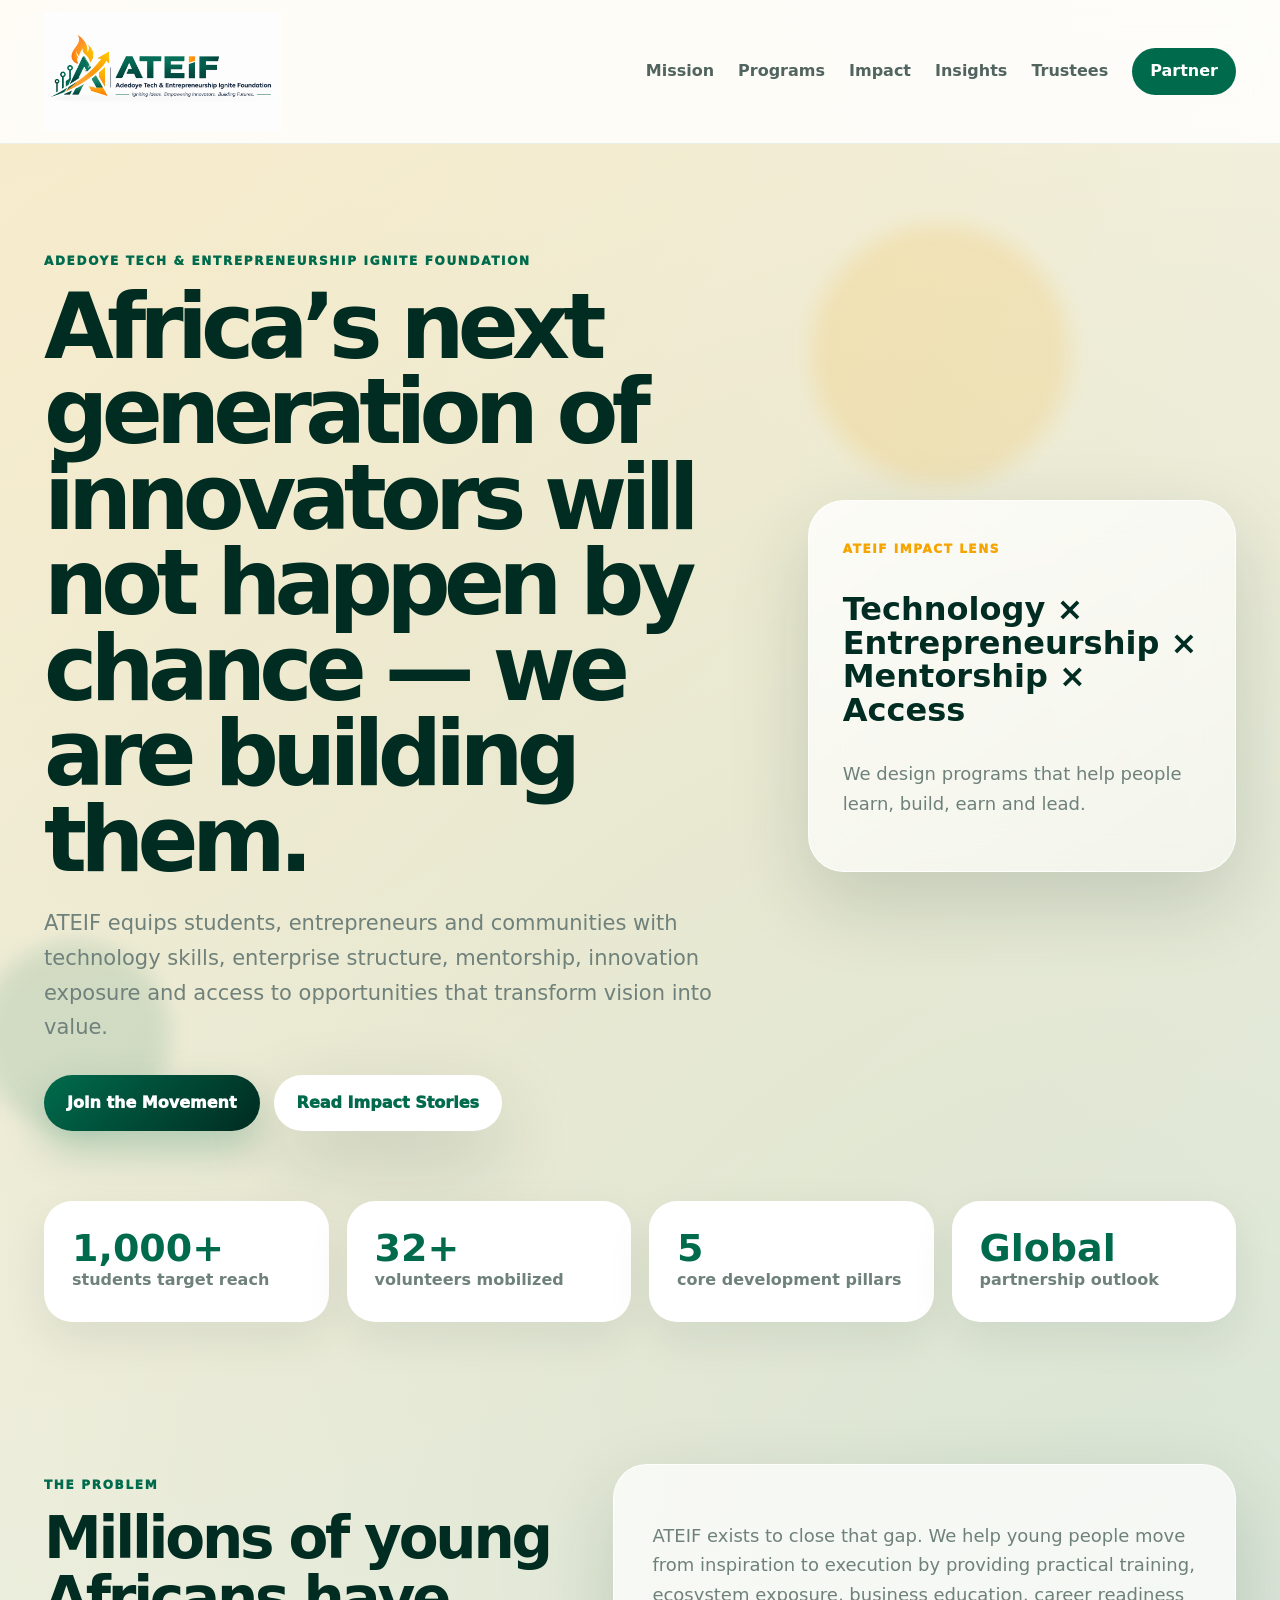
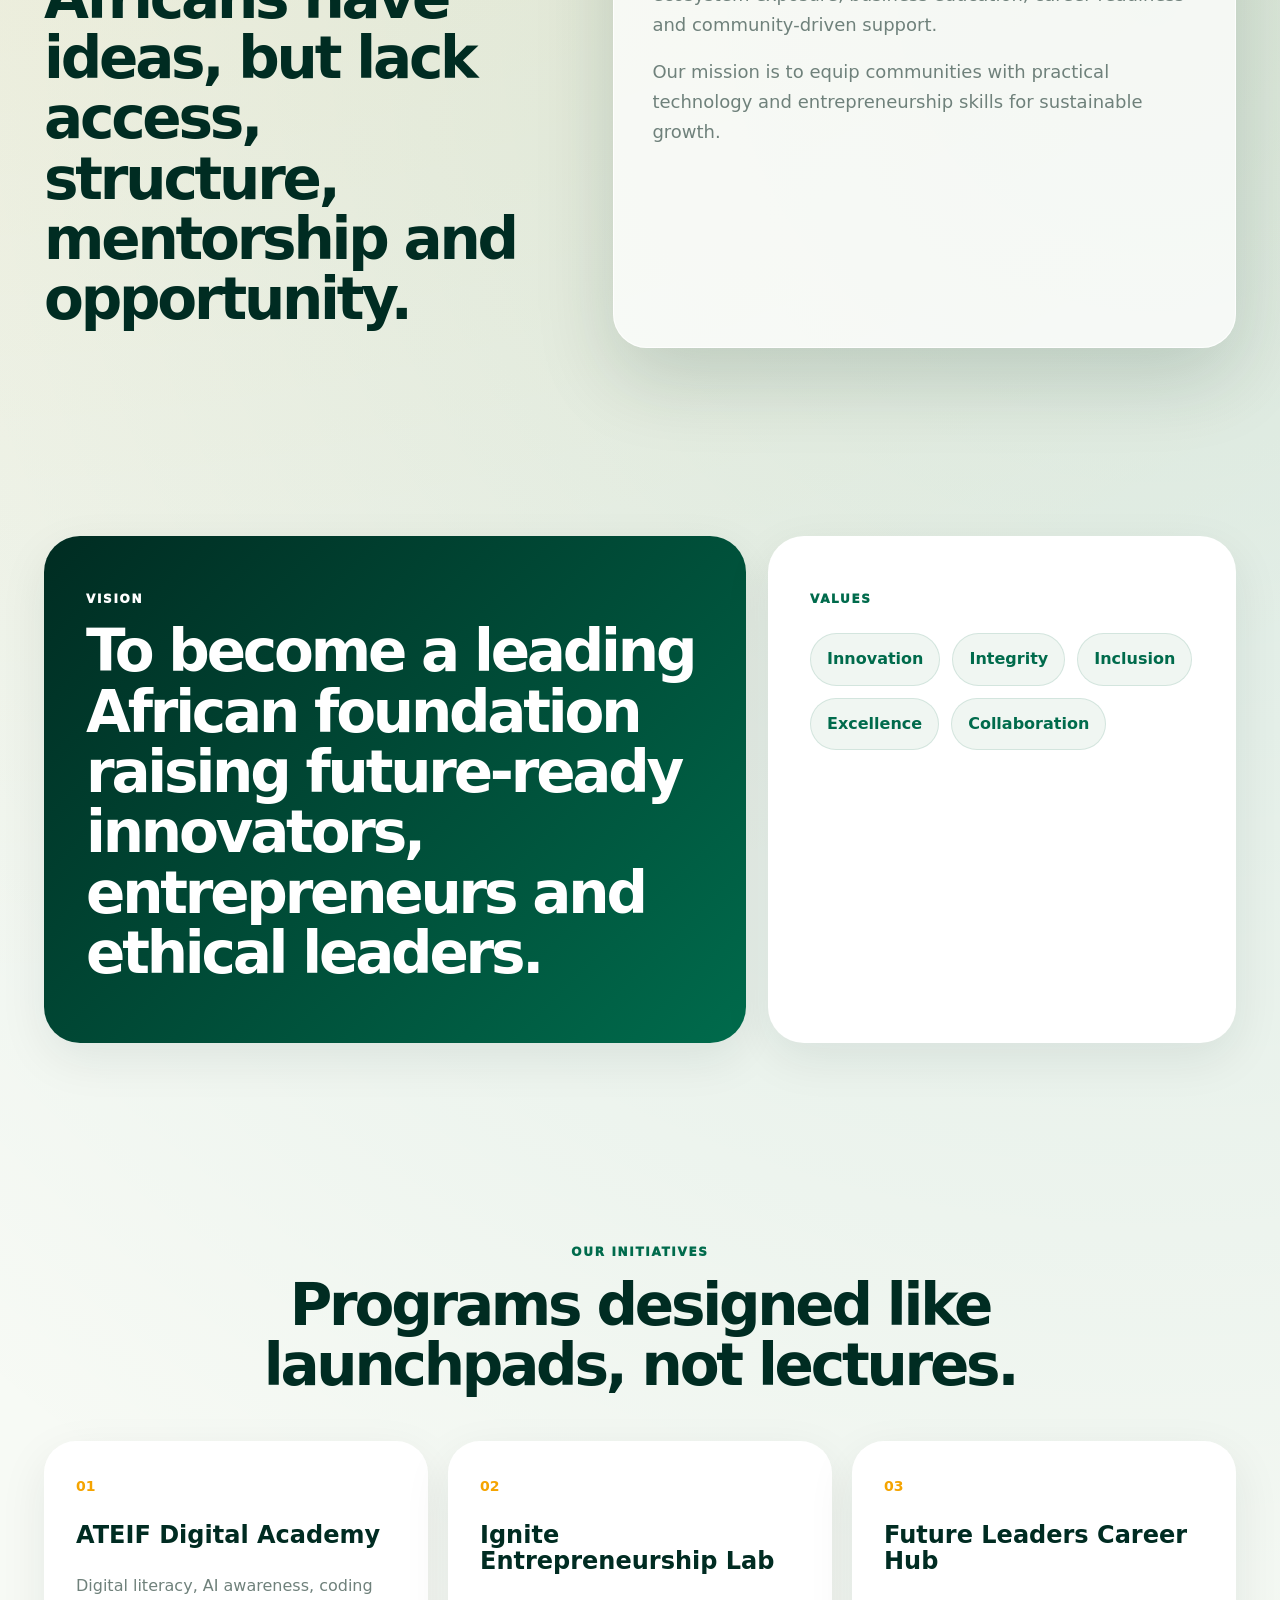
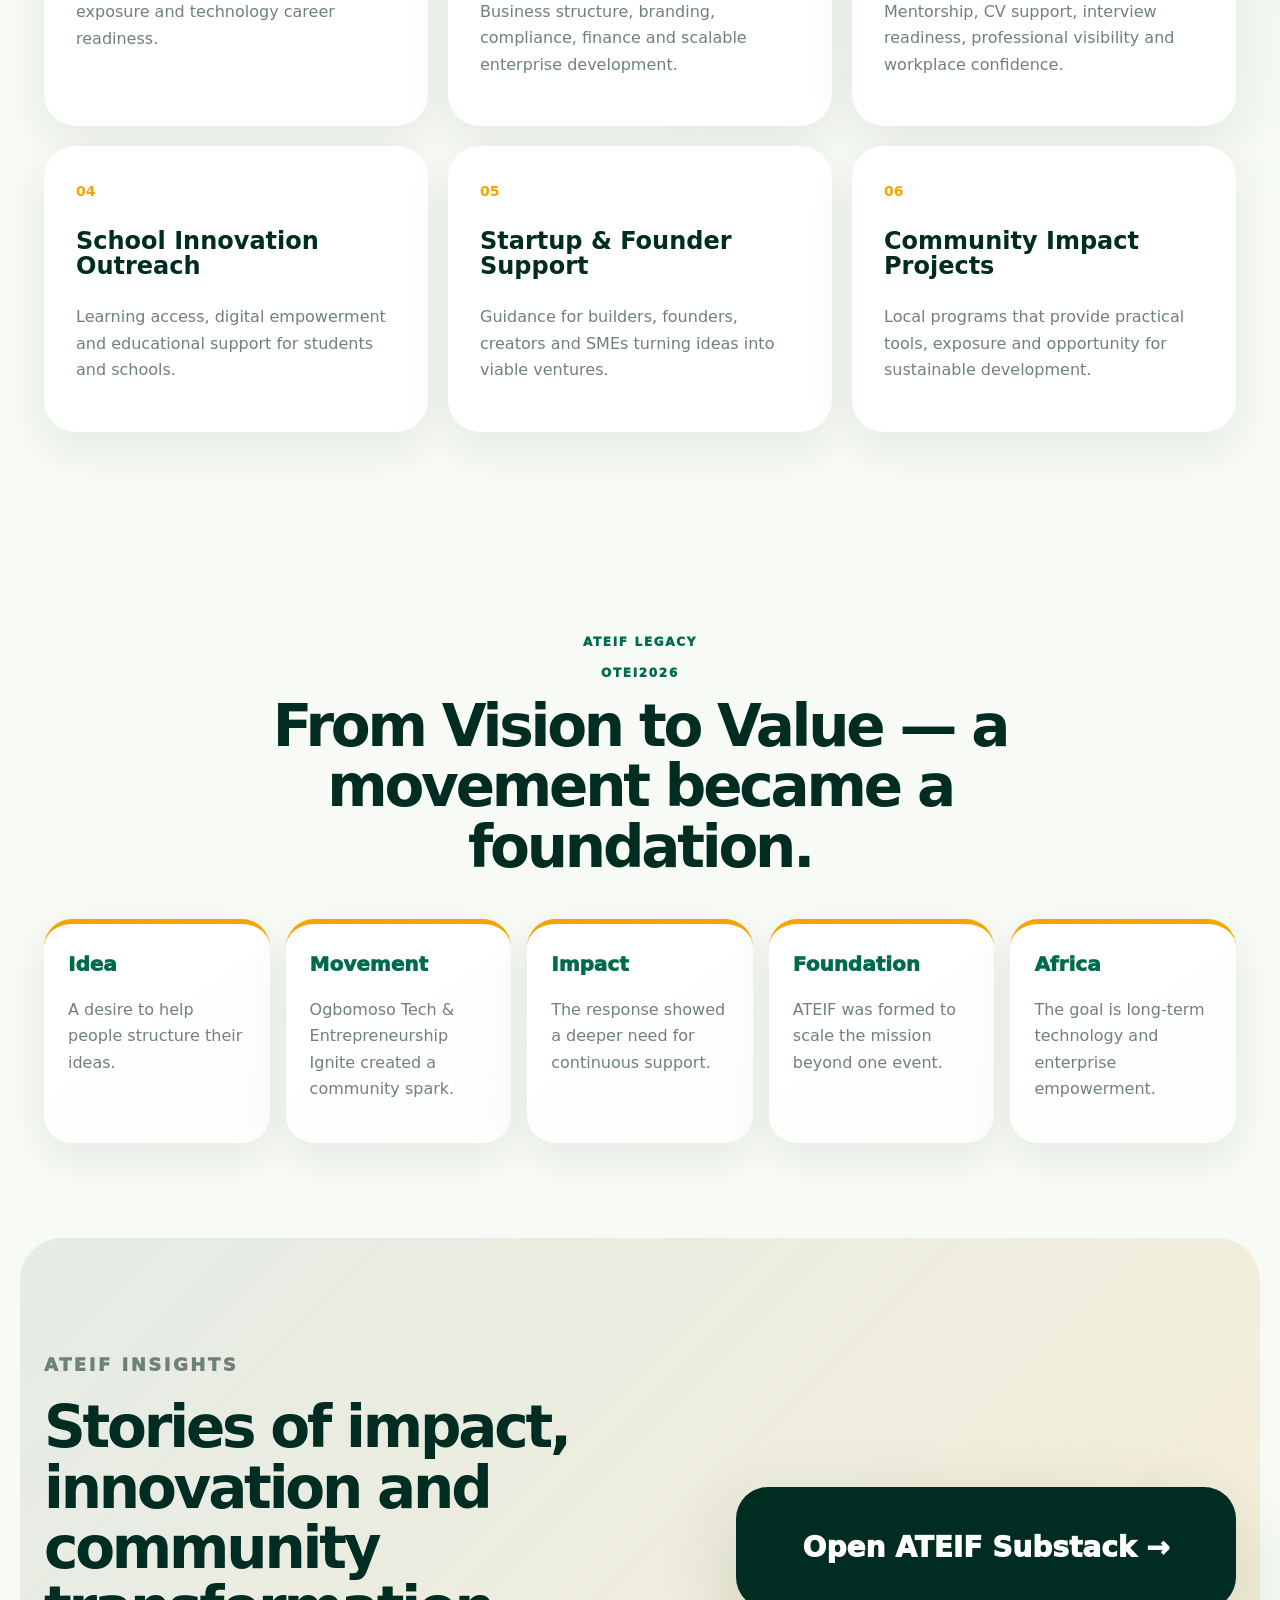
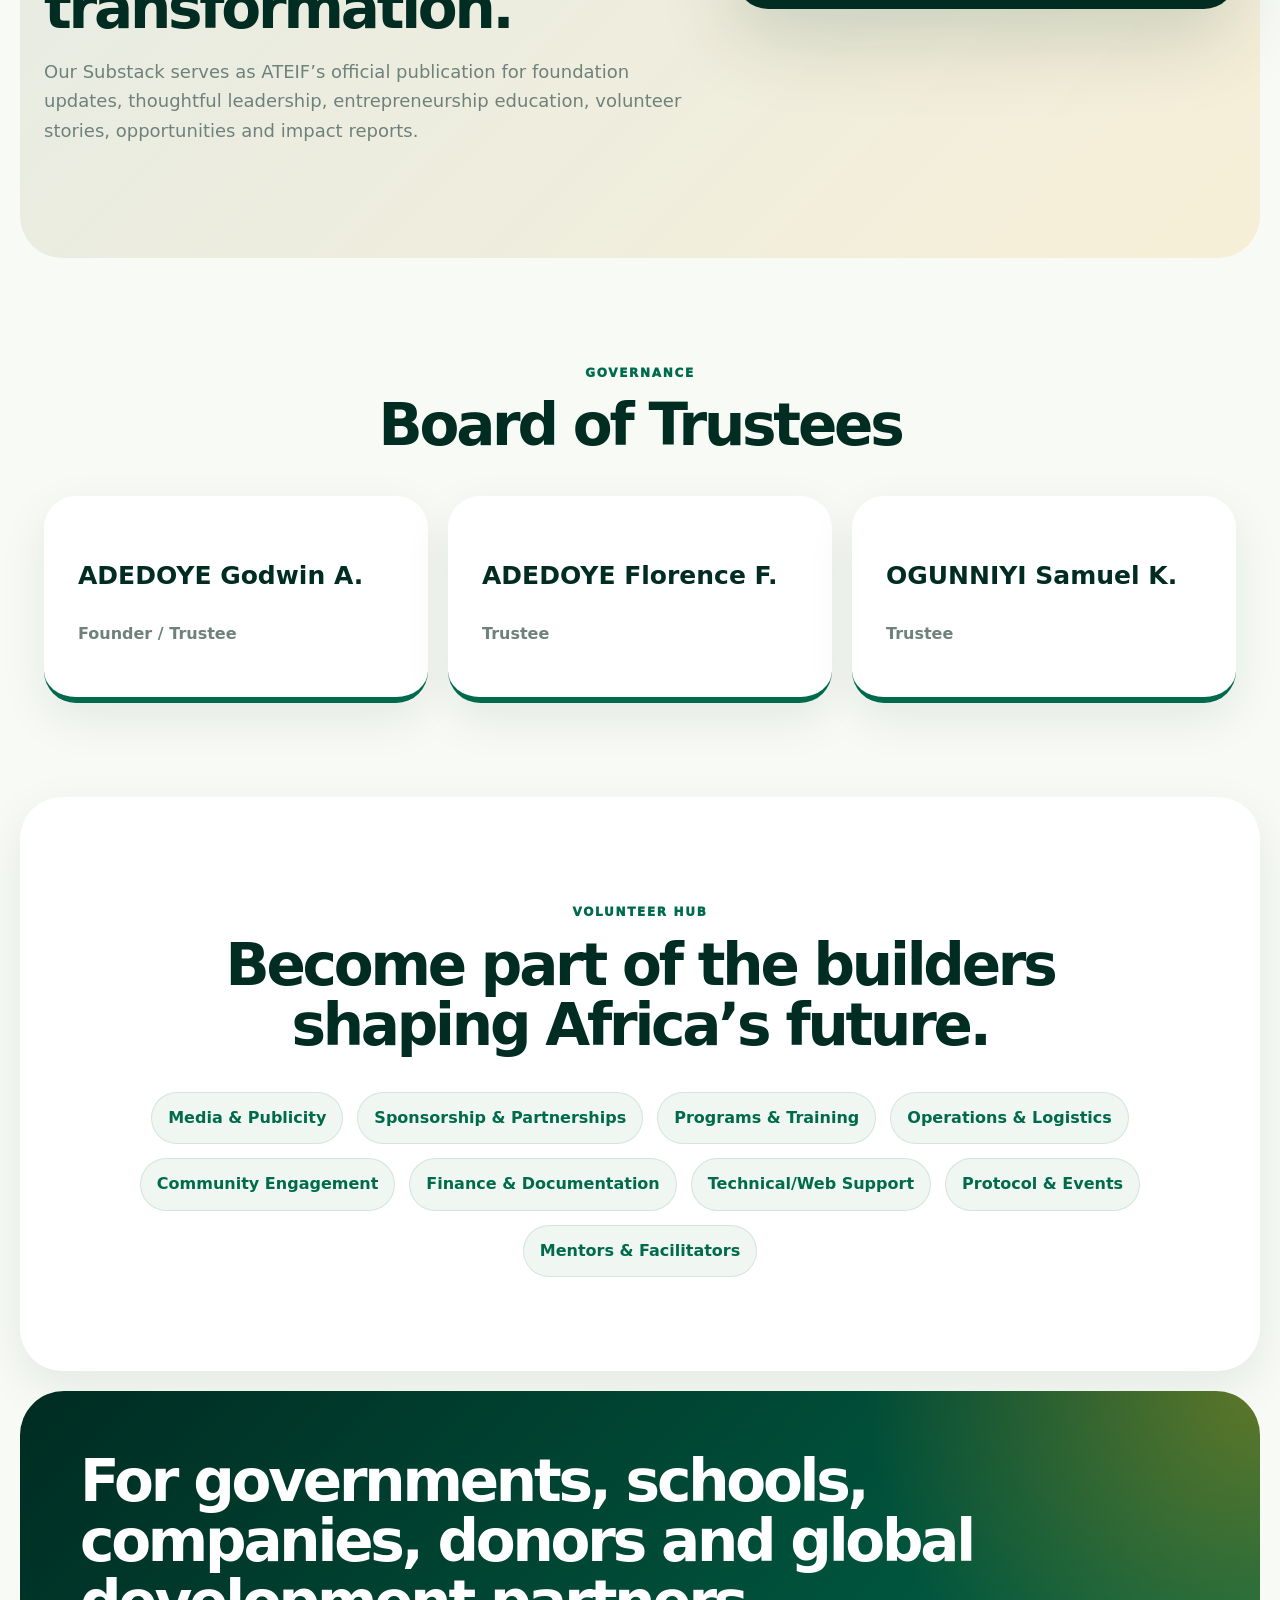
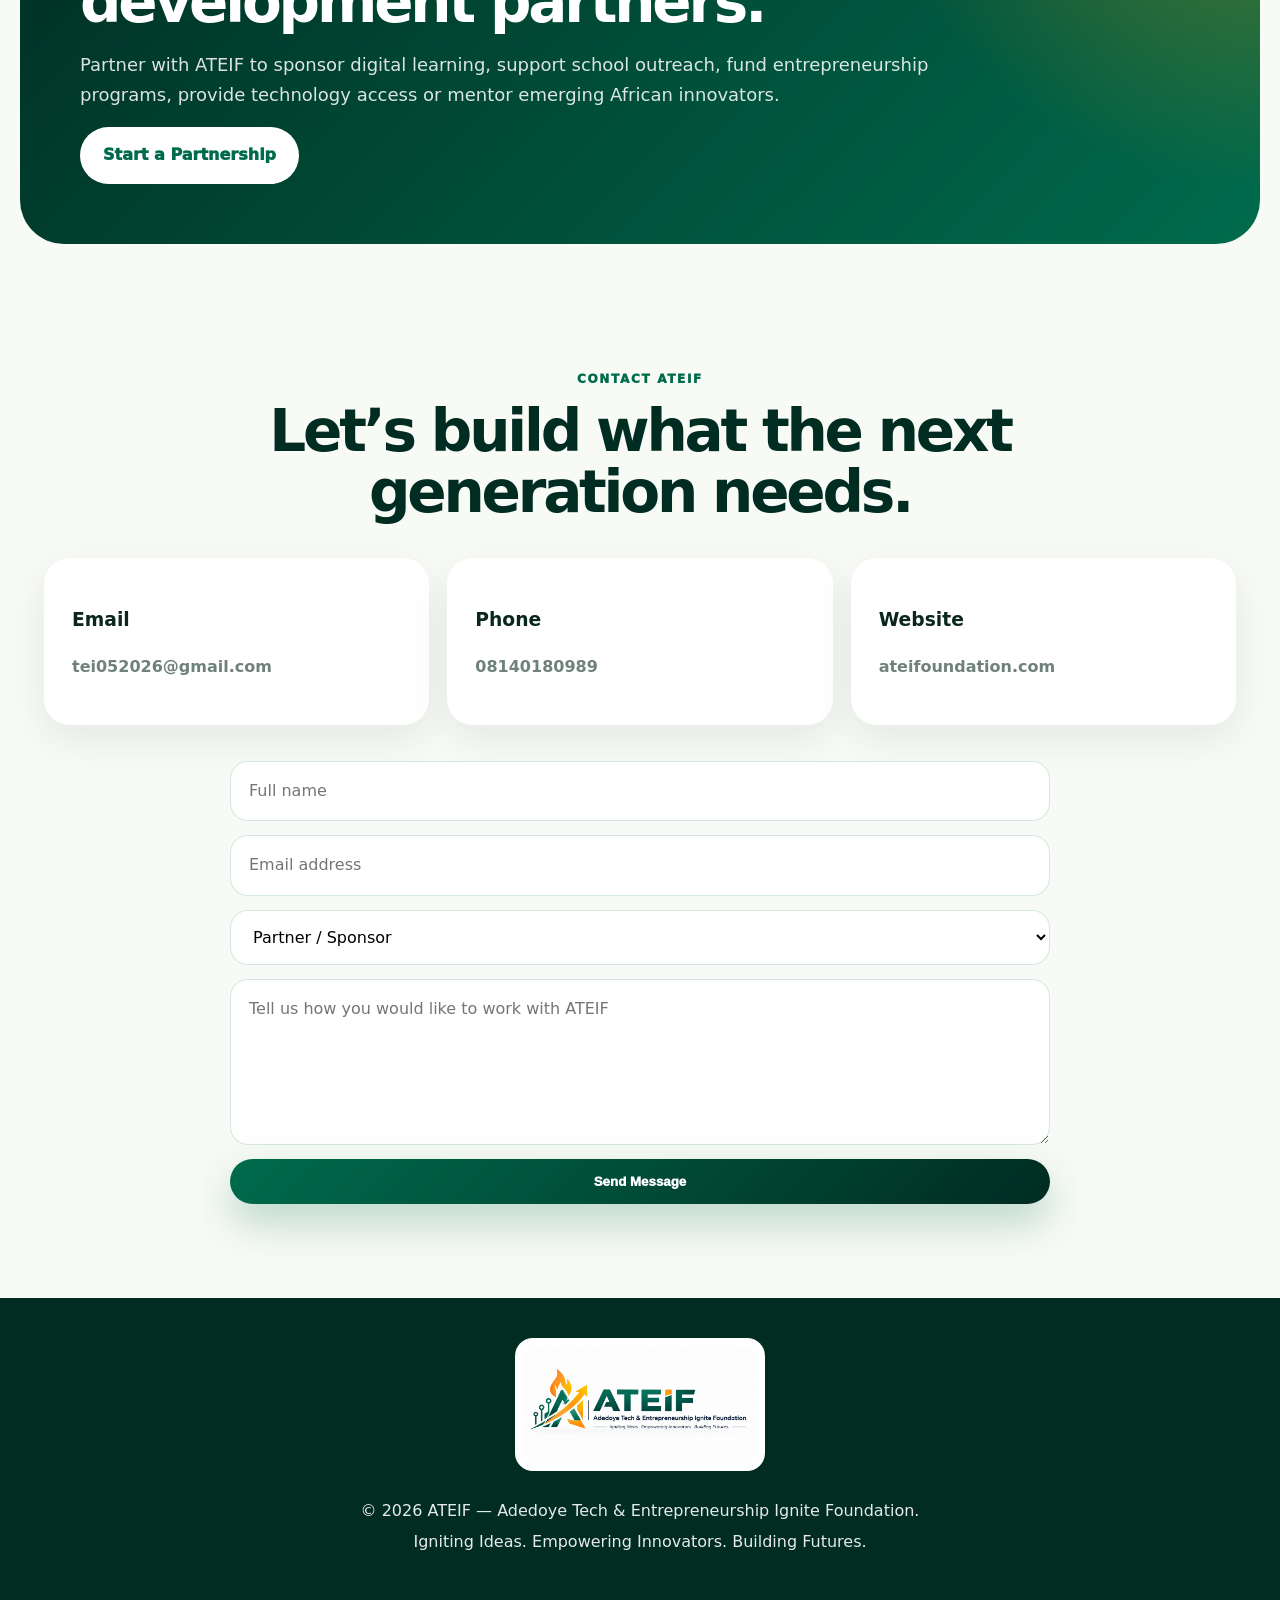
==== commit bd93f7ac: "Update index.html" ====
--- a/index.html
+++ b/index.html
@@ -100,7 +100,8 @@
     </section>
 
     <section class="timeline reveal">
-      <p class="eyebrow center">OTEI Legacy</p>
+      <p class="eyebrow center">ATEIF Legacy</p>
+      <p class="eyebrow center">OTEI2026</p>
       <h2 class="center max">From Vision to Value — a movement became a foundation.</h2>
       <div class="steps">
         <div><span>Idea</span><p>A desire to help people structure their ideas.</p></div>
@@ -116,7 +117,7 @@
         <p class="eyebrow">ATEIF Insights</p>
         <h2>Stories of impact, innovation and community transformation.</h2>
         <p>
-          Our Substack serves as ATEIF’s official publication for foundation updates, thought leadership,
+          Our Substack serves as ATEIF’s official publication for foundation updates, thoughtful leadership,
           entrepreneurship education, volunteer stories, opportunities and impact reports.
         </p>
       </div>
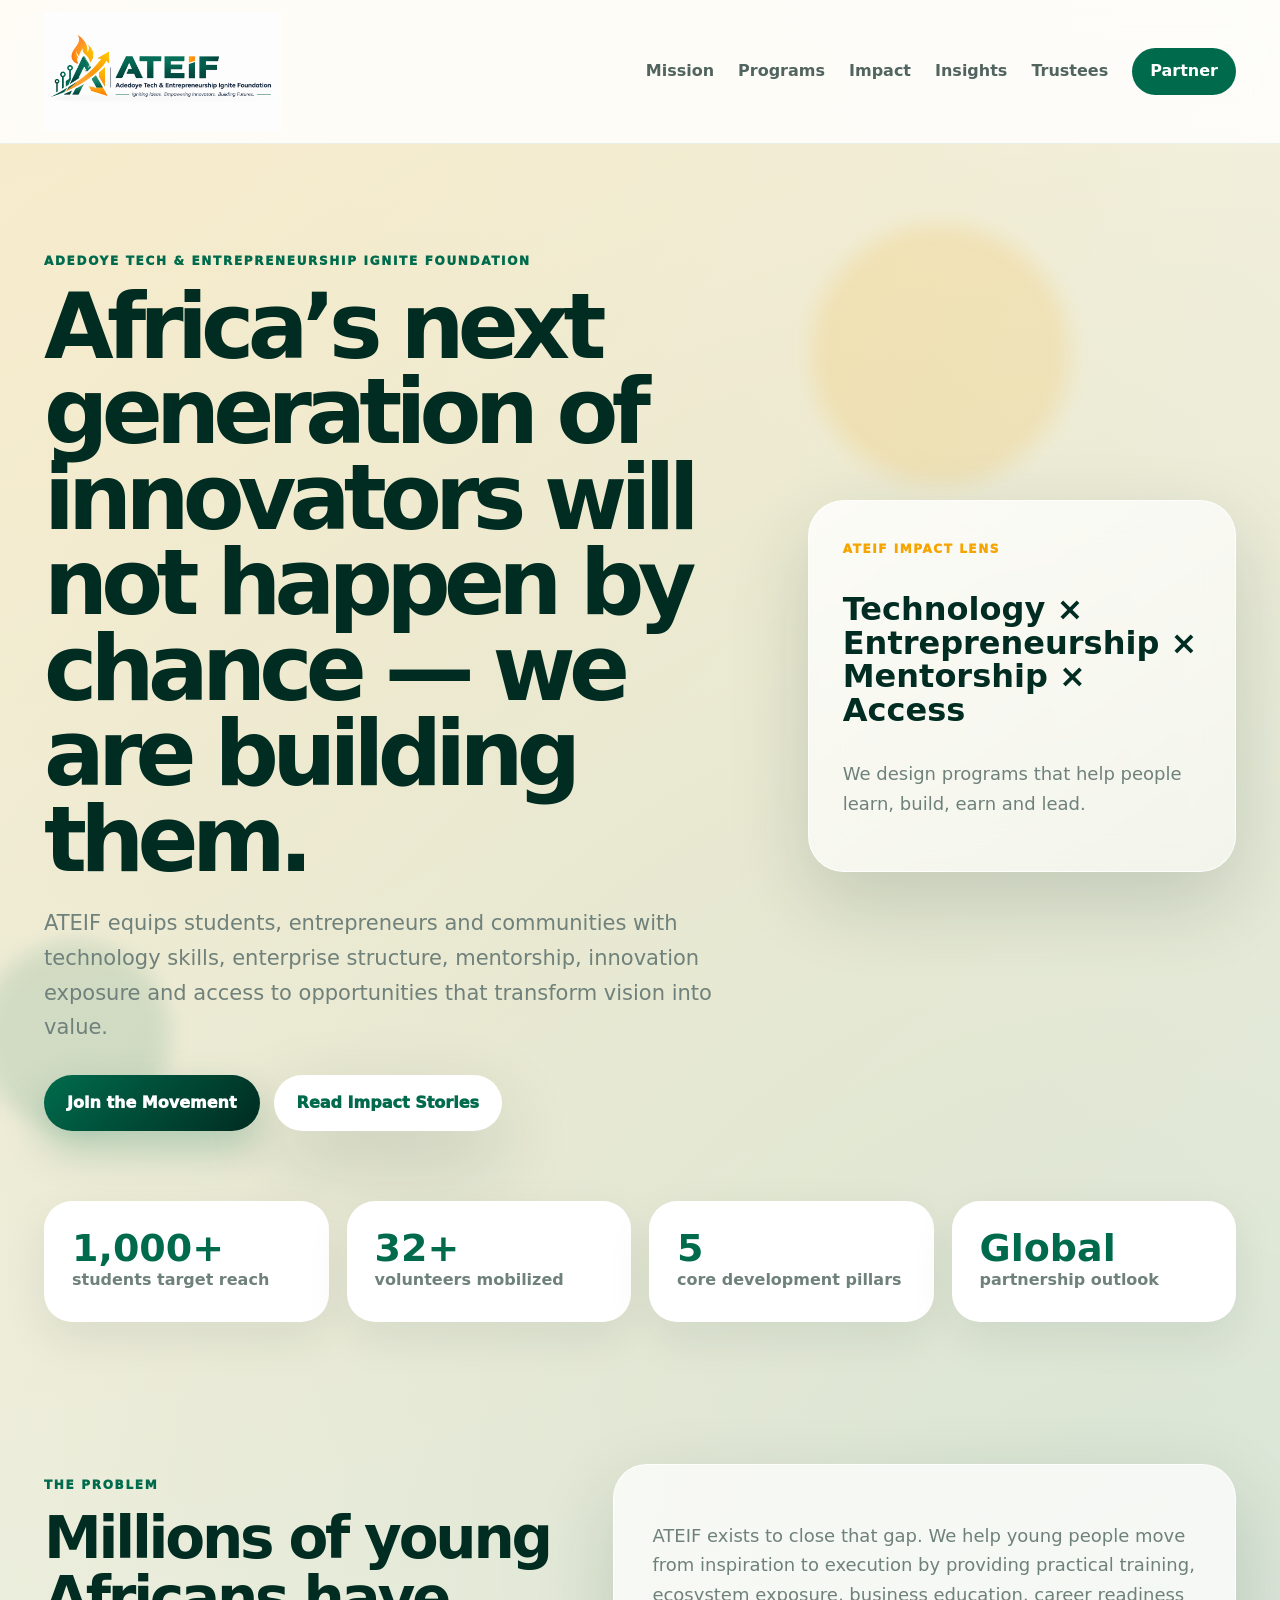
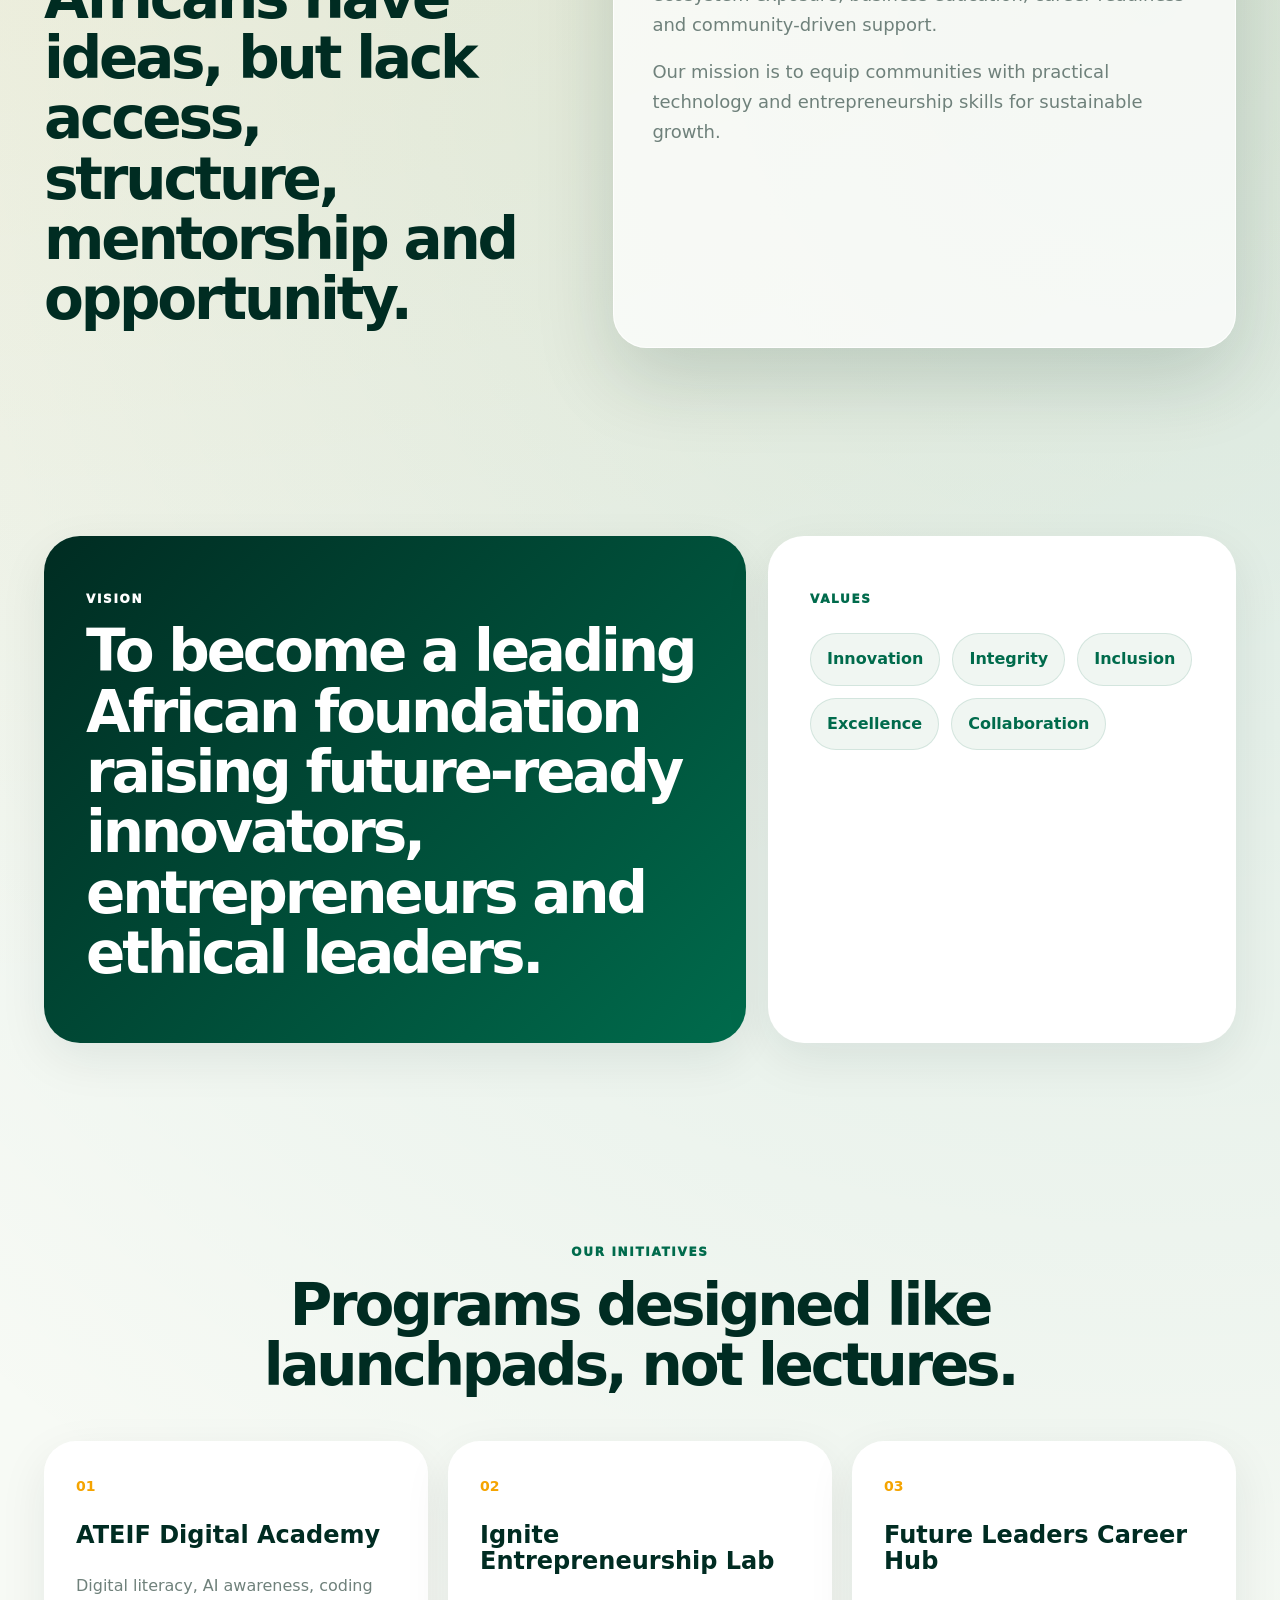
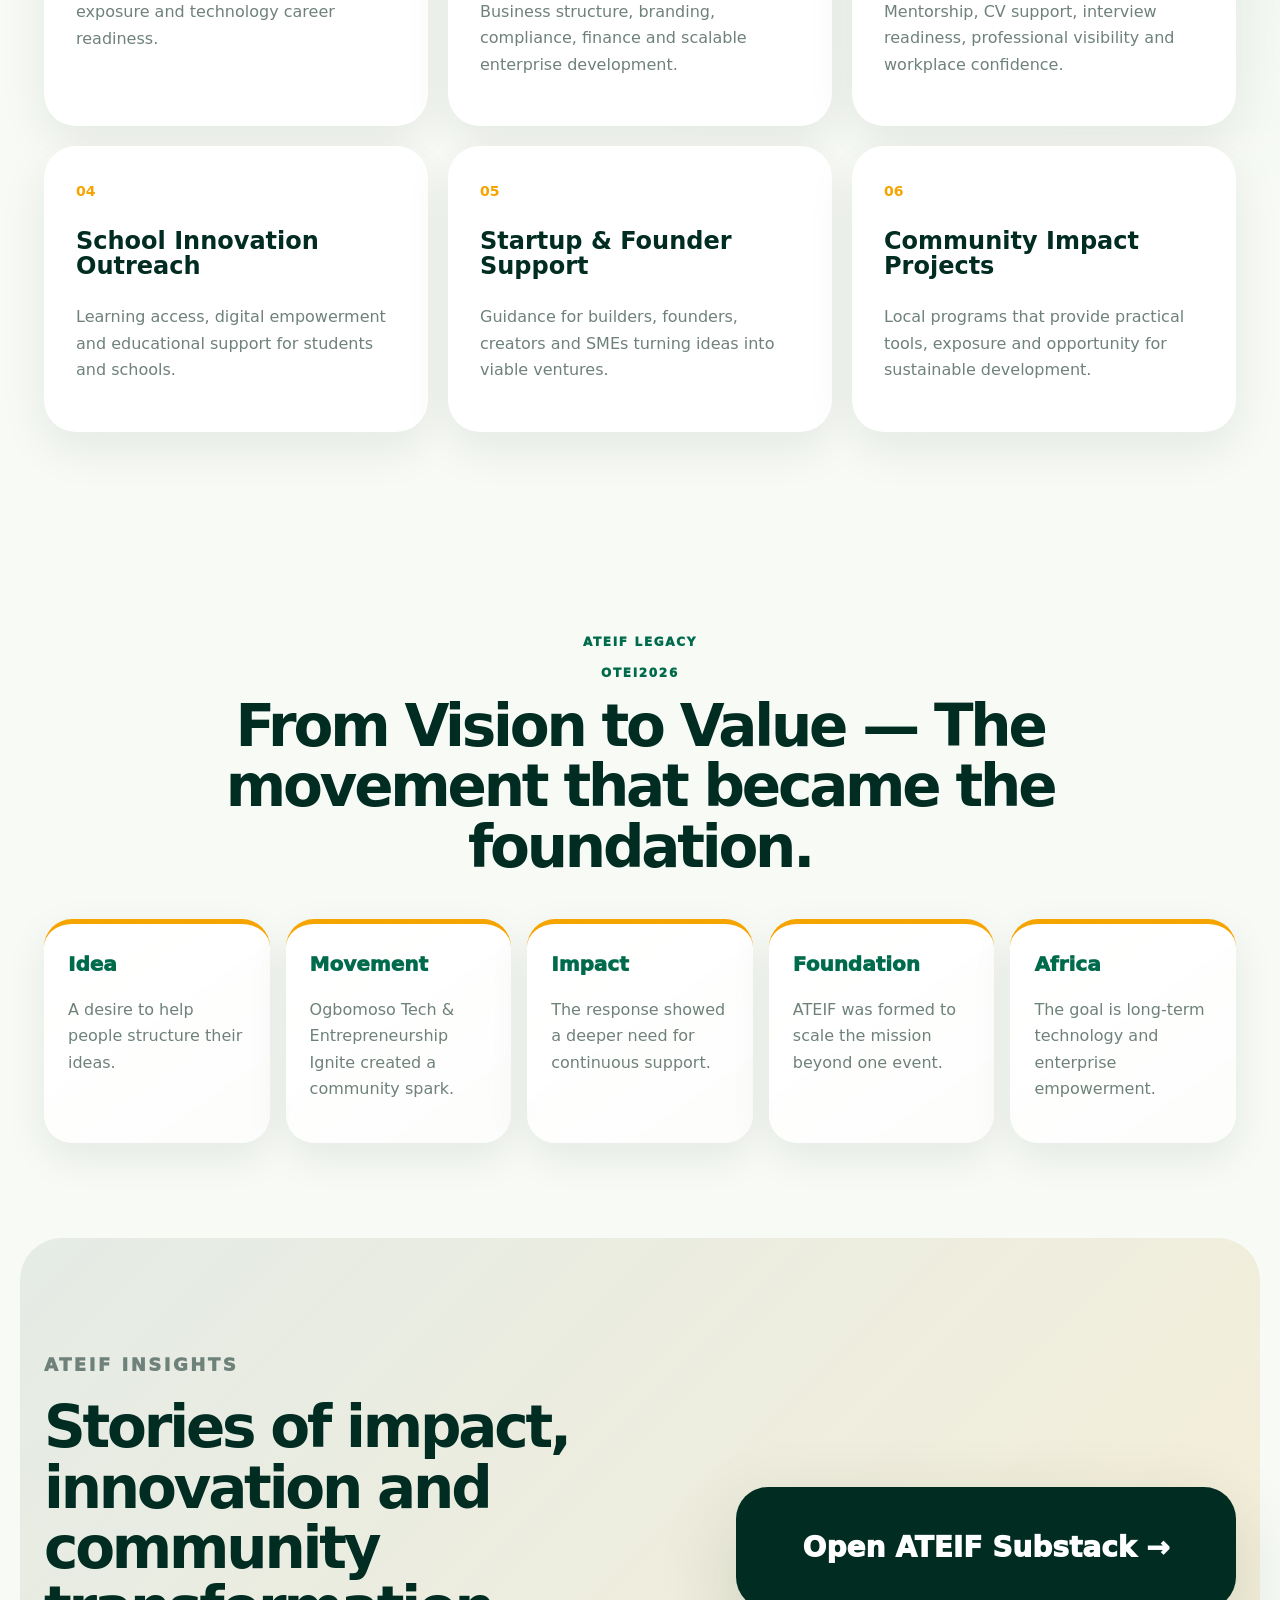
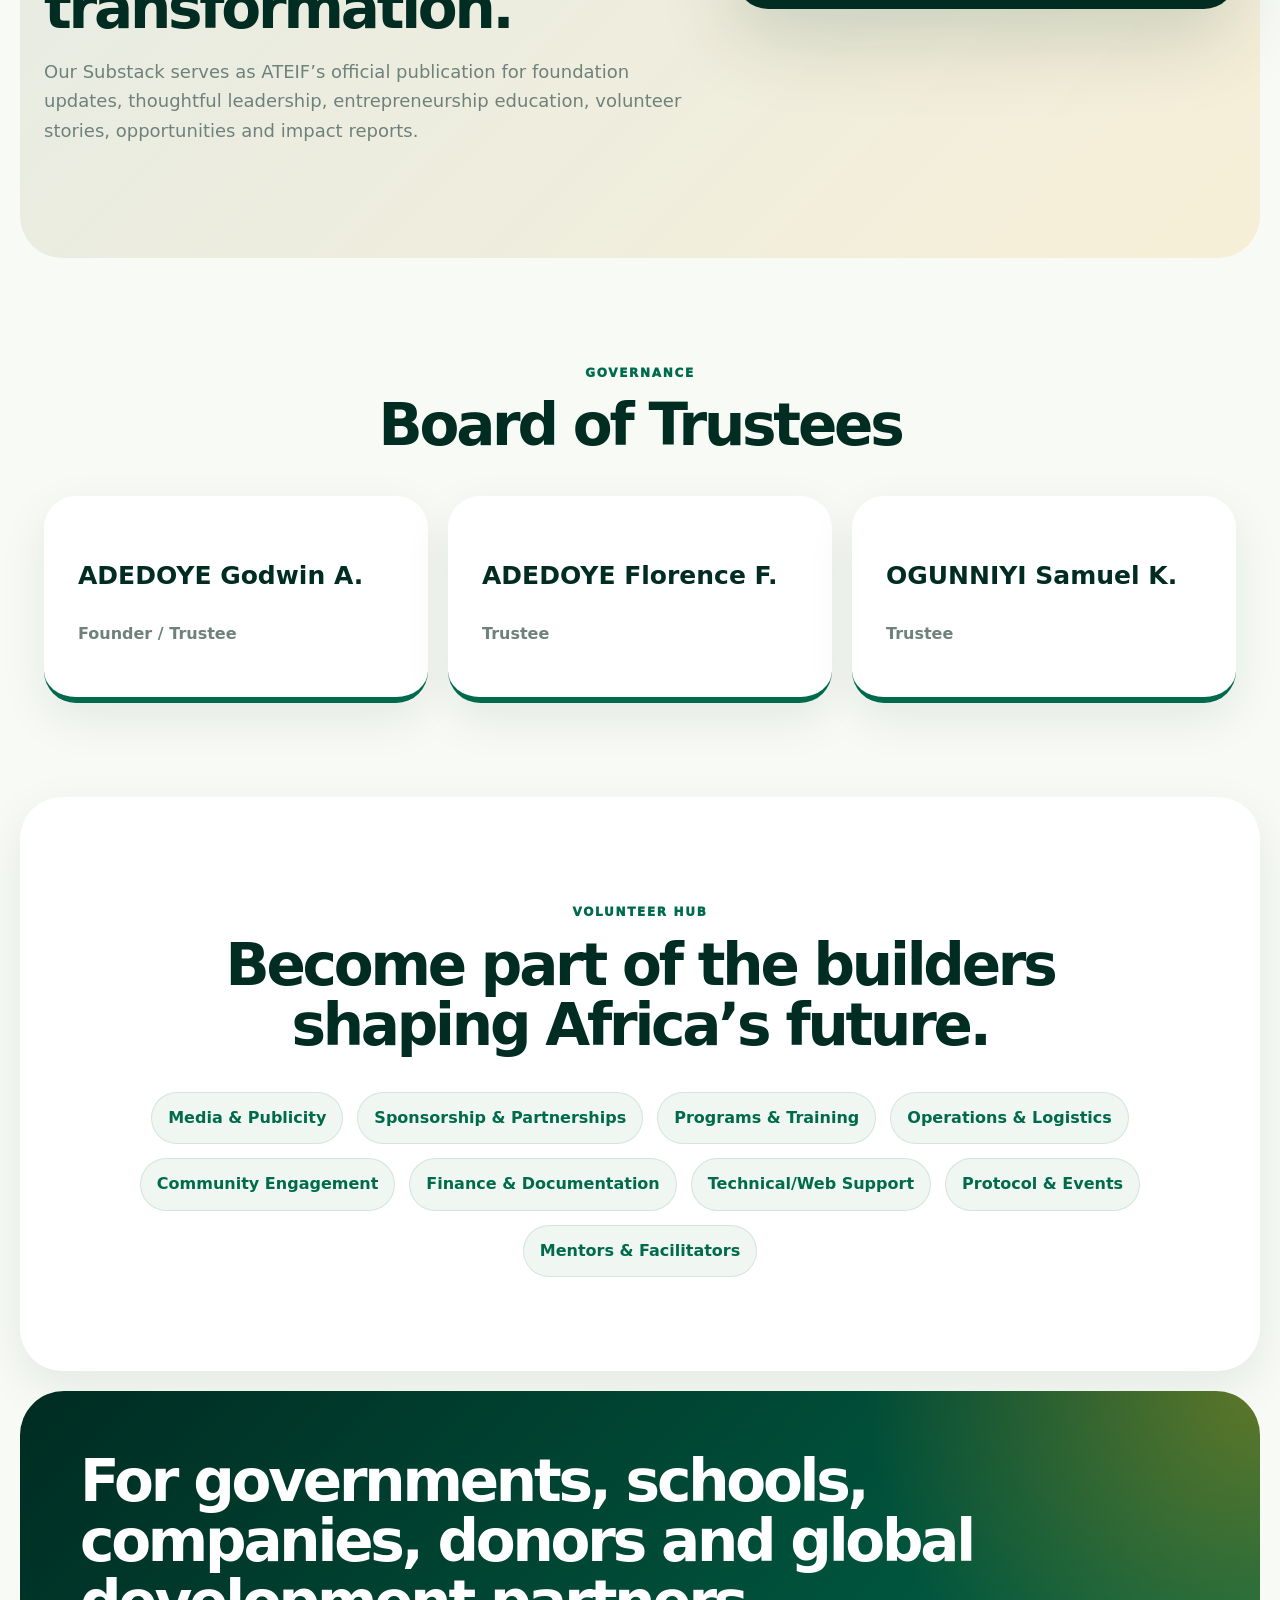
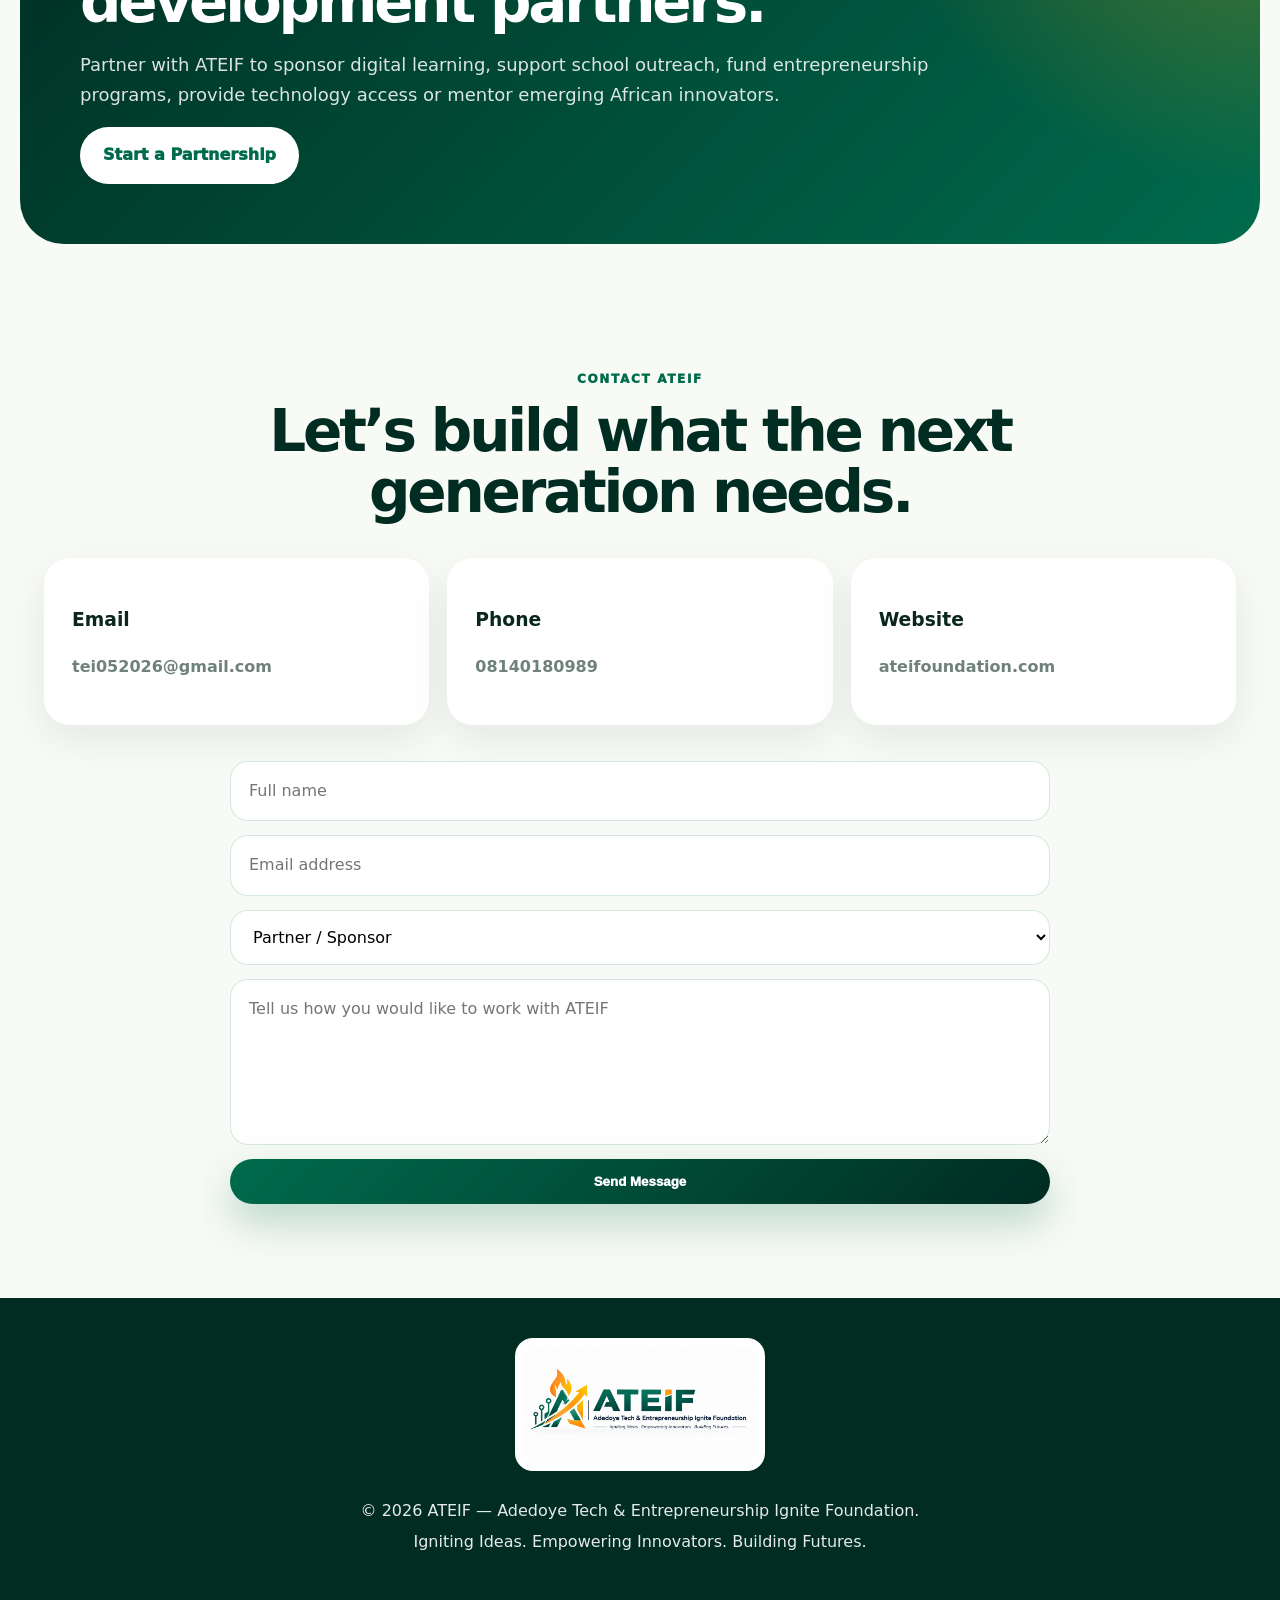
==== commit 6c54d713: "Update heading text for clarity" ====
--- a/index.html
+++ b/index.html
@@ -102,7 +102,7 @@
     <section class="timeline reveal">
       <p class="eyebrow center">ATEIF Legacy</p>
       <p class="eyebrow center">OTEI2026</p>
-      <h2 class="center max">From Vision to Value — a movement became a foundation.</h2>
+      <h2 class="center max">From Vision to Value — The movement that became the foundation.</h2>
       <div class="steps">
         <div><span>Idea</span><p>A desire to help people structure their ideas.</p></div>
         <div><span>Movement</span><p>Ogbomoso Tech & Entrepreneurship Ignite created a community spark.</p></div>
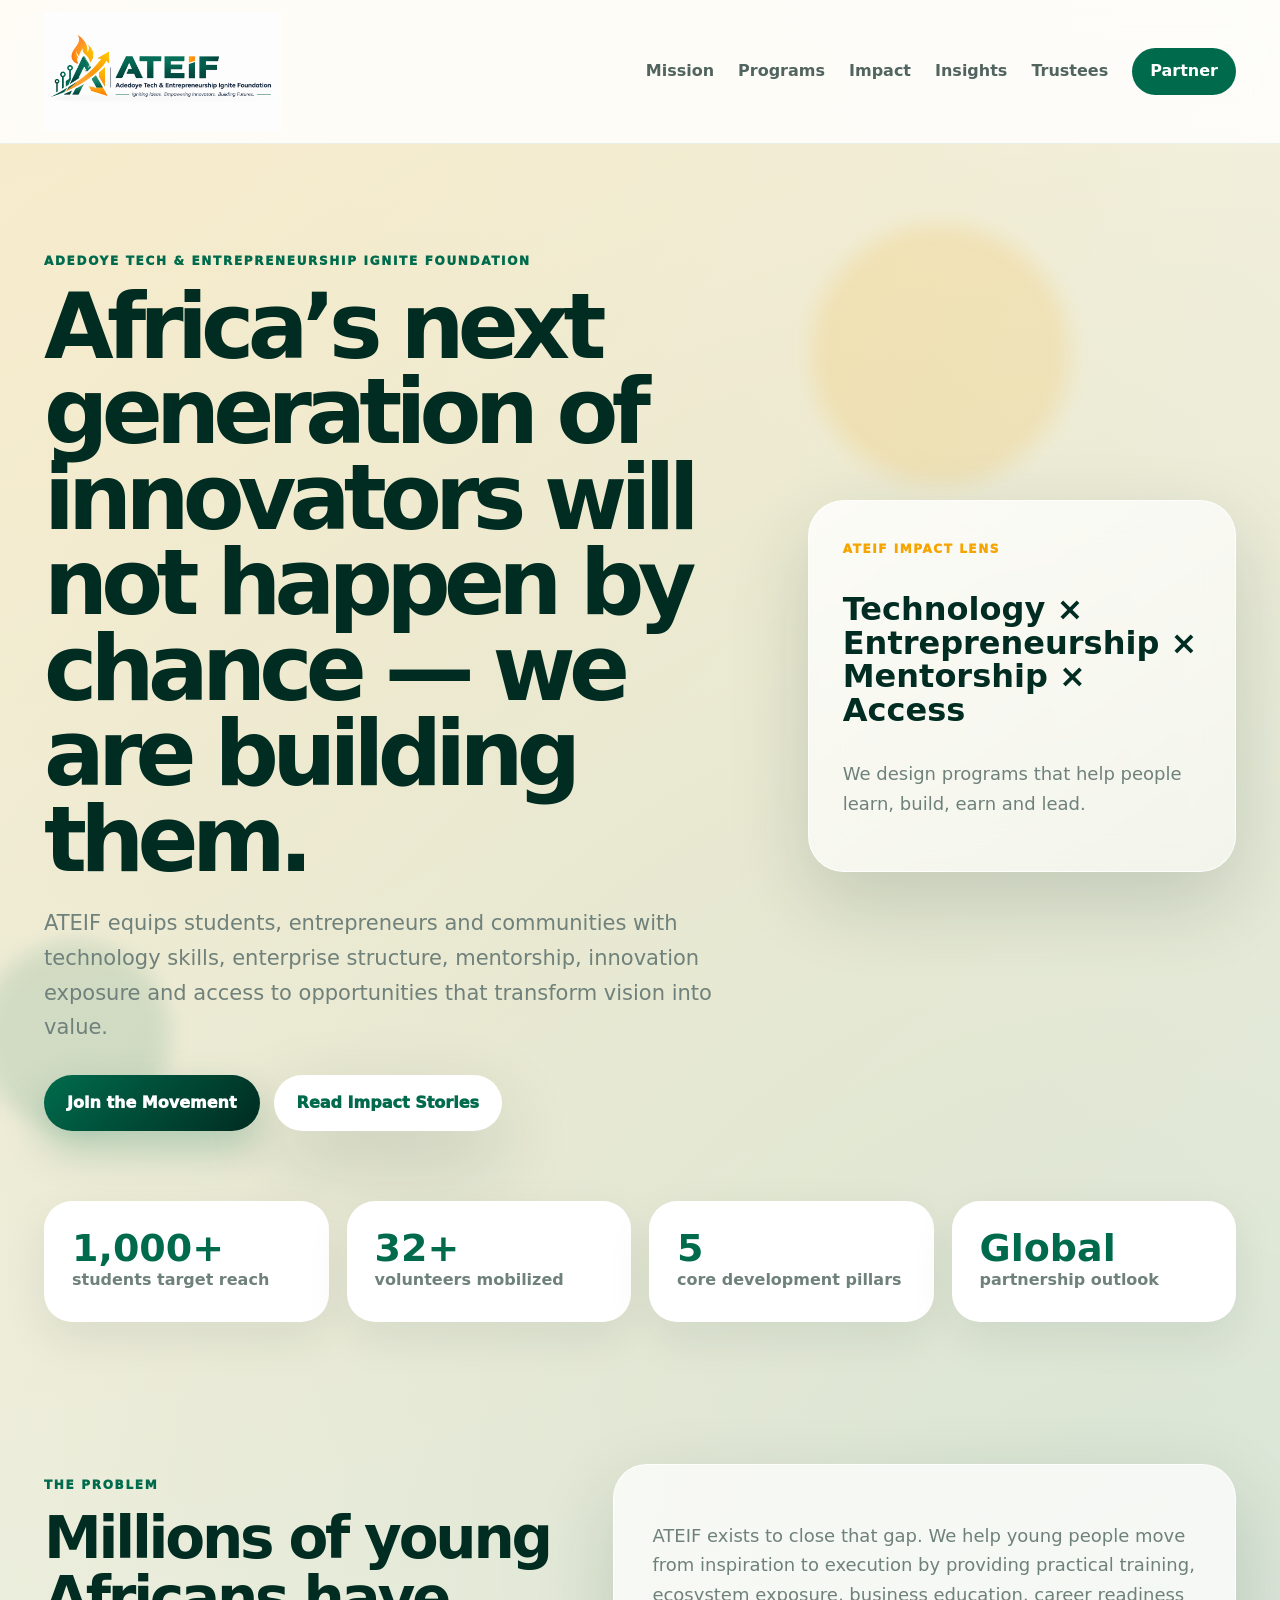
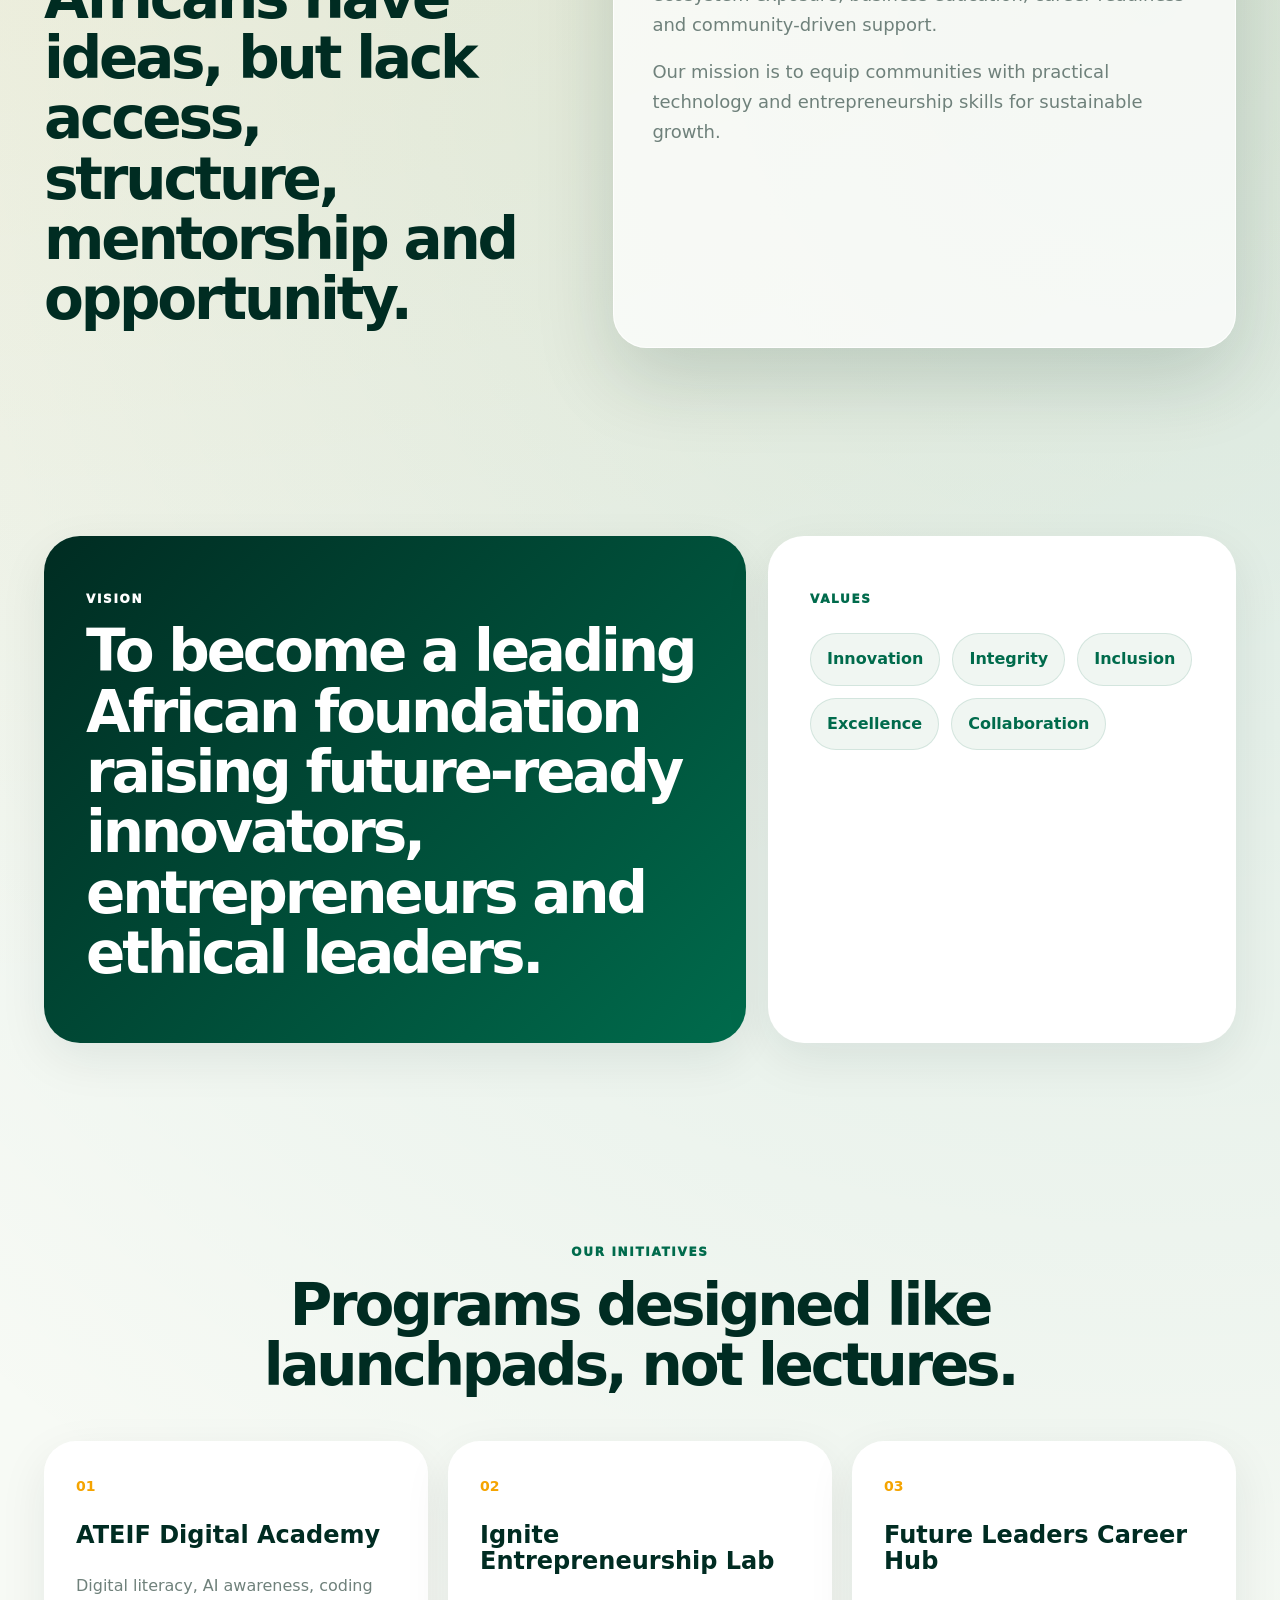
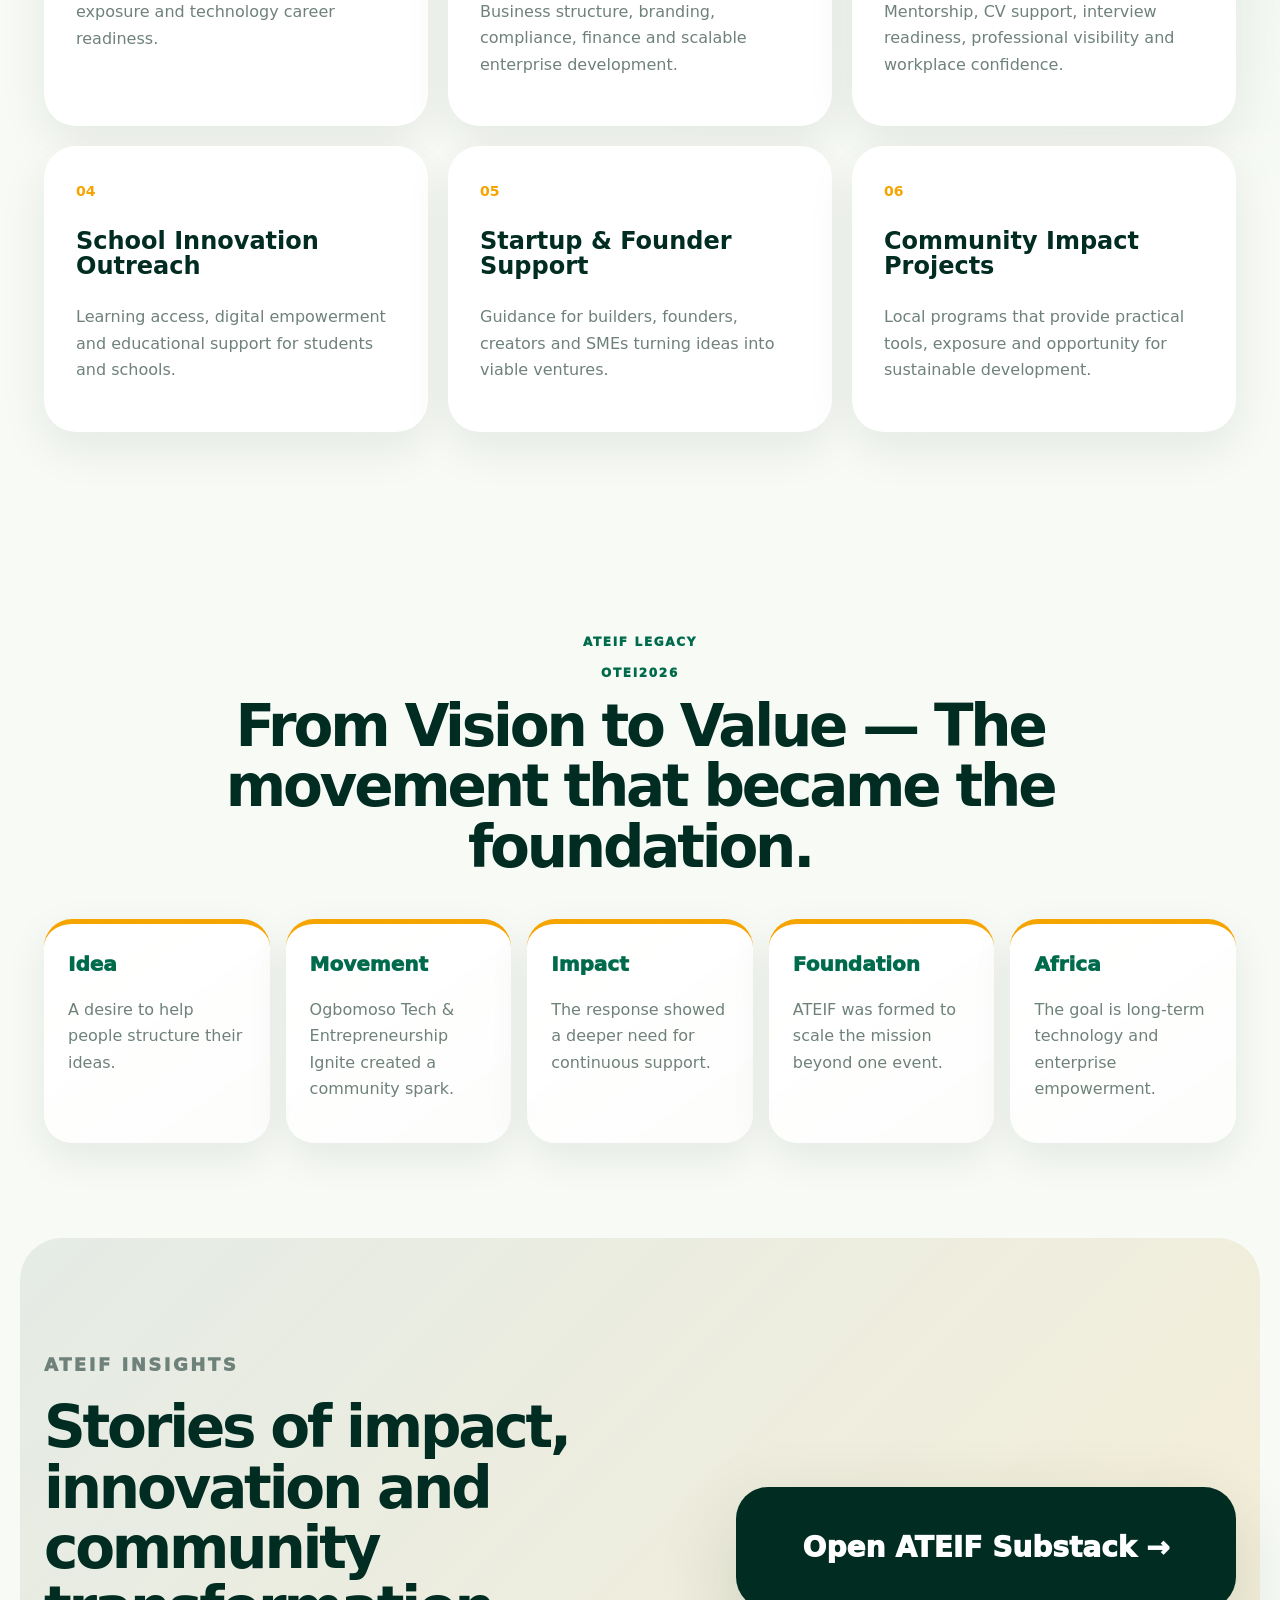
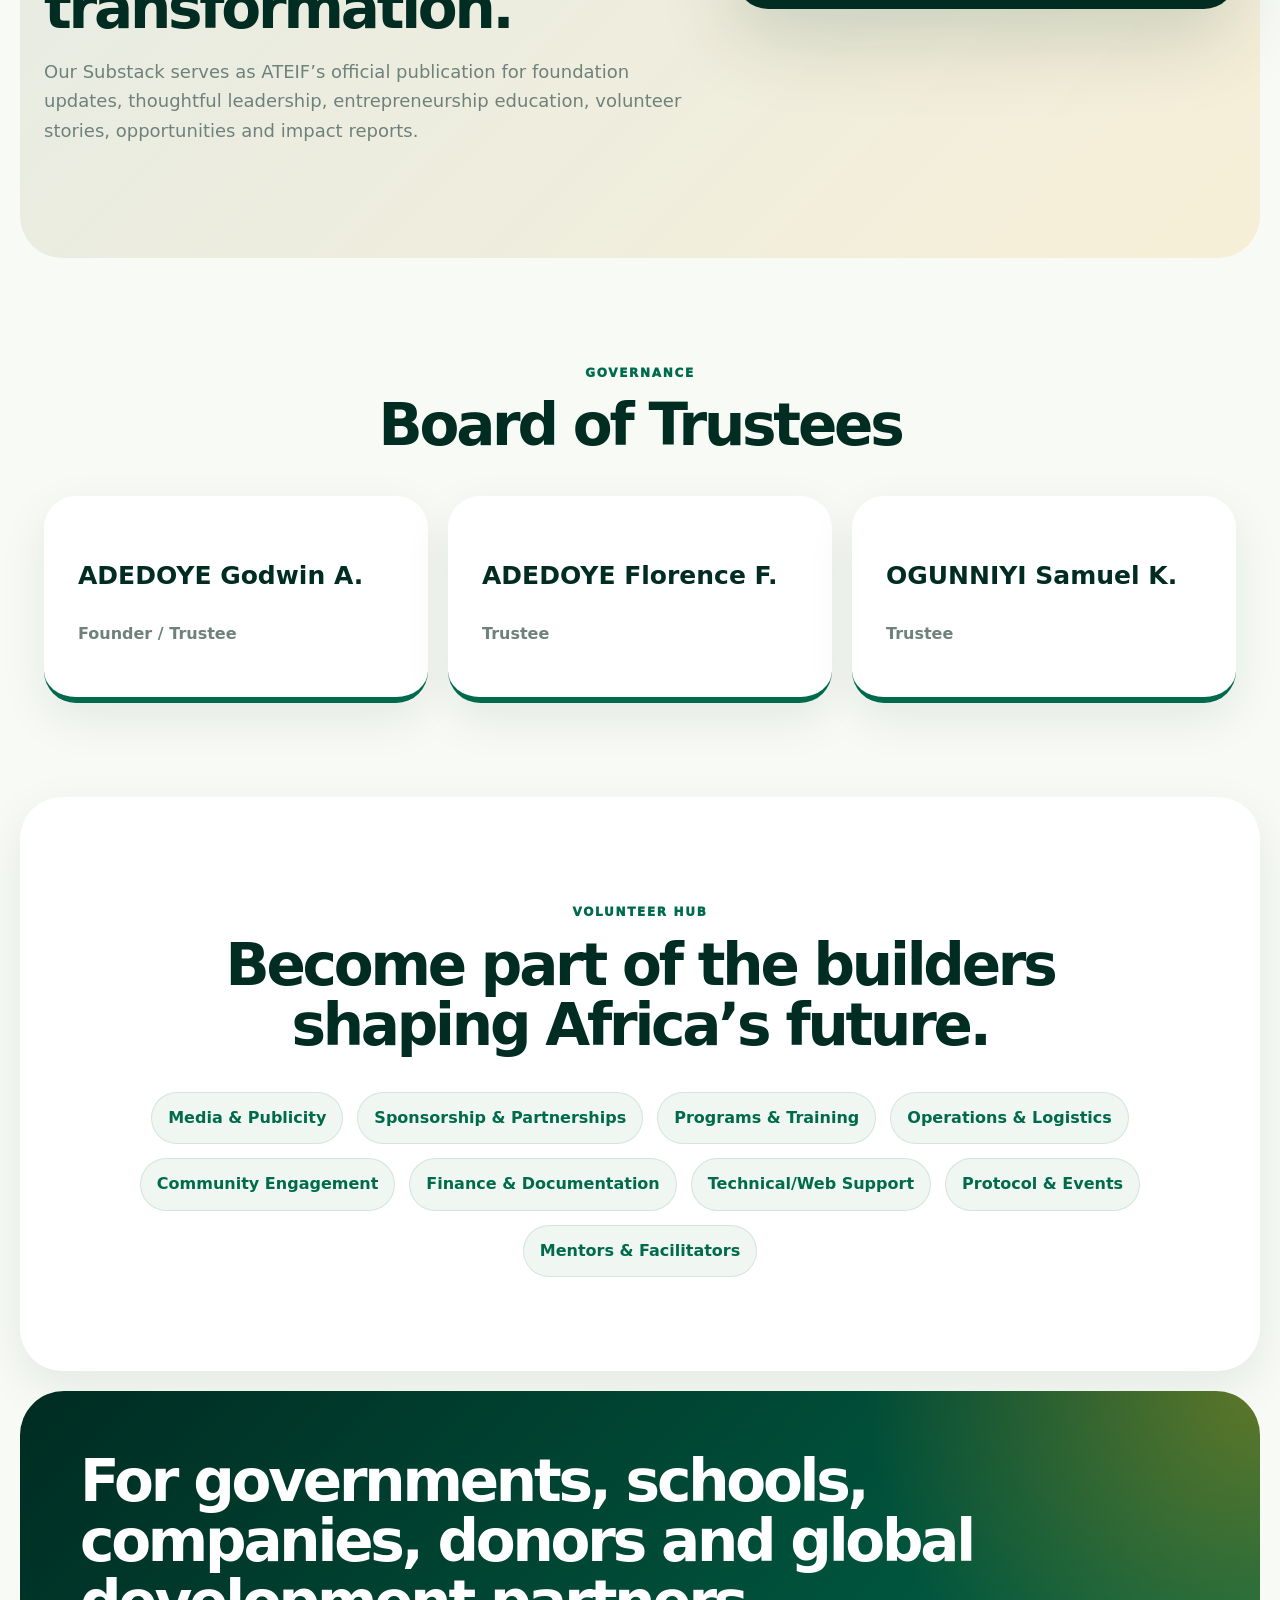
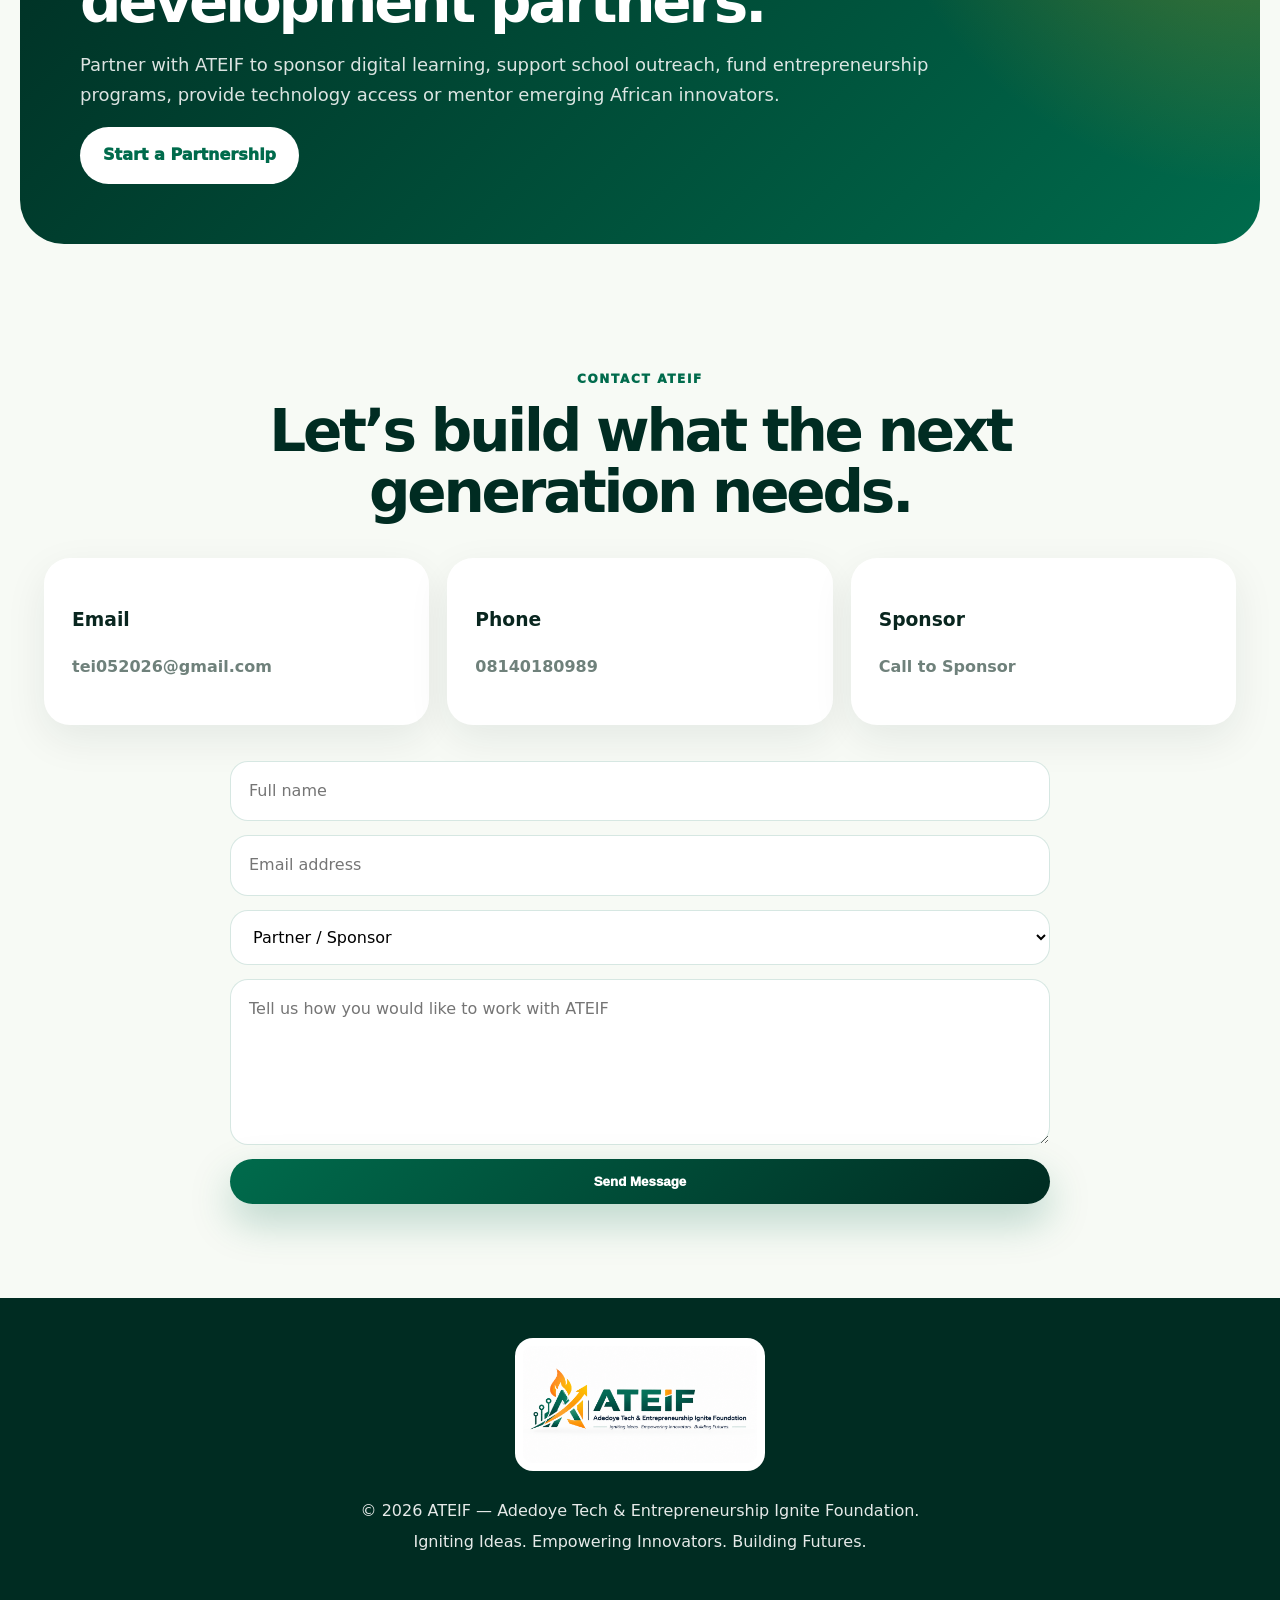
==== commit d97c5425: "Update index.html" ====
--- a/index.html
+++ b/index.html
@@ -159,7 +159,7 @@
       <div class="contact-grid">
         <div><h3>Email</h3><p>tei052026@gmail.com</p></div>
         <div><h3>Phone</h3><p>08140180989</p></div>
-        <div><h3>Website</h3><p>ateifoundation.com</p></div>
+        <div><h3>Sponsor</h3><p>Call to Sponsor</p></div>
       </div>
       <form action="mailto:tei052026@gmail.com" method="post" enctype="text/plain">
         <input name="name" placeholder="Full name" required />
